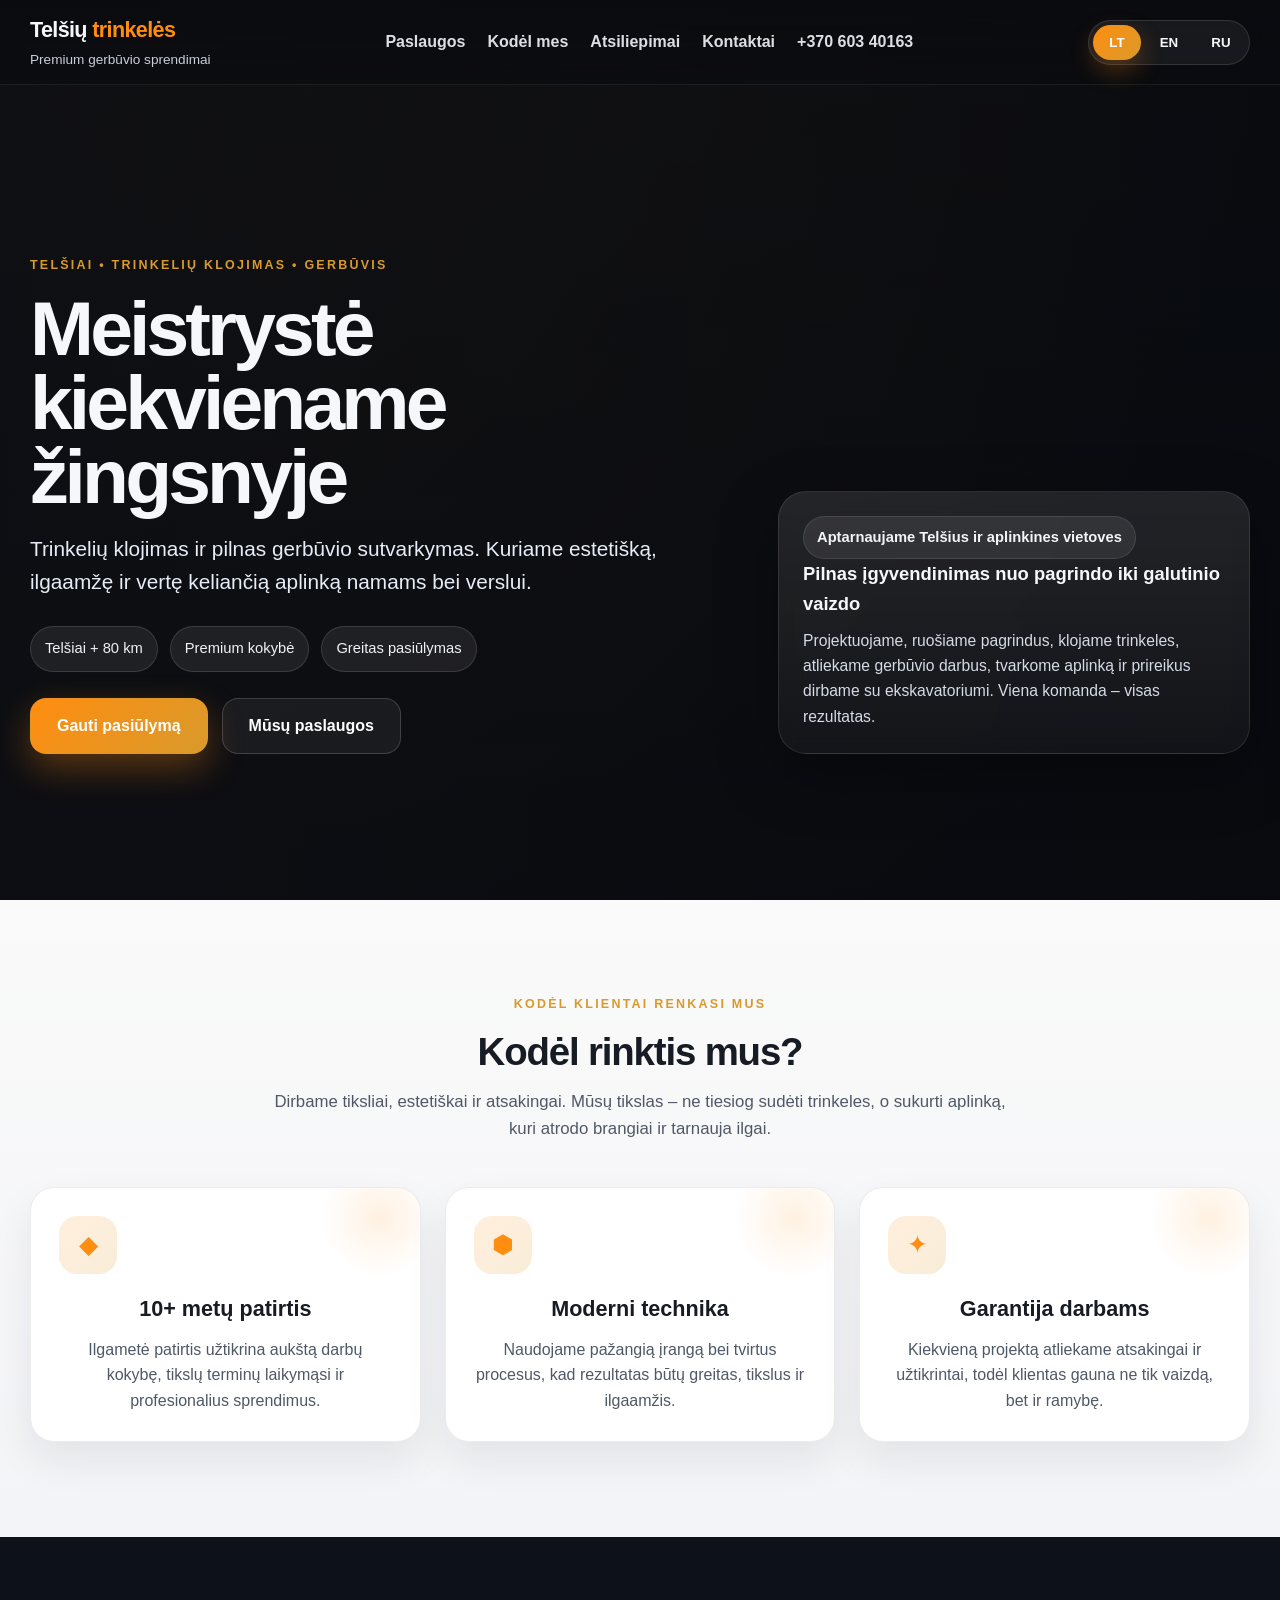
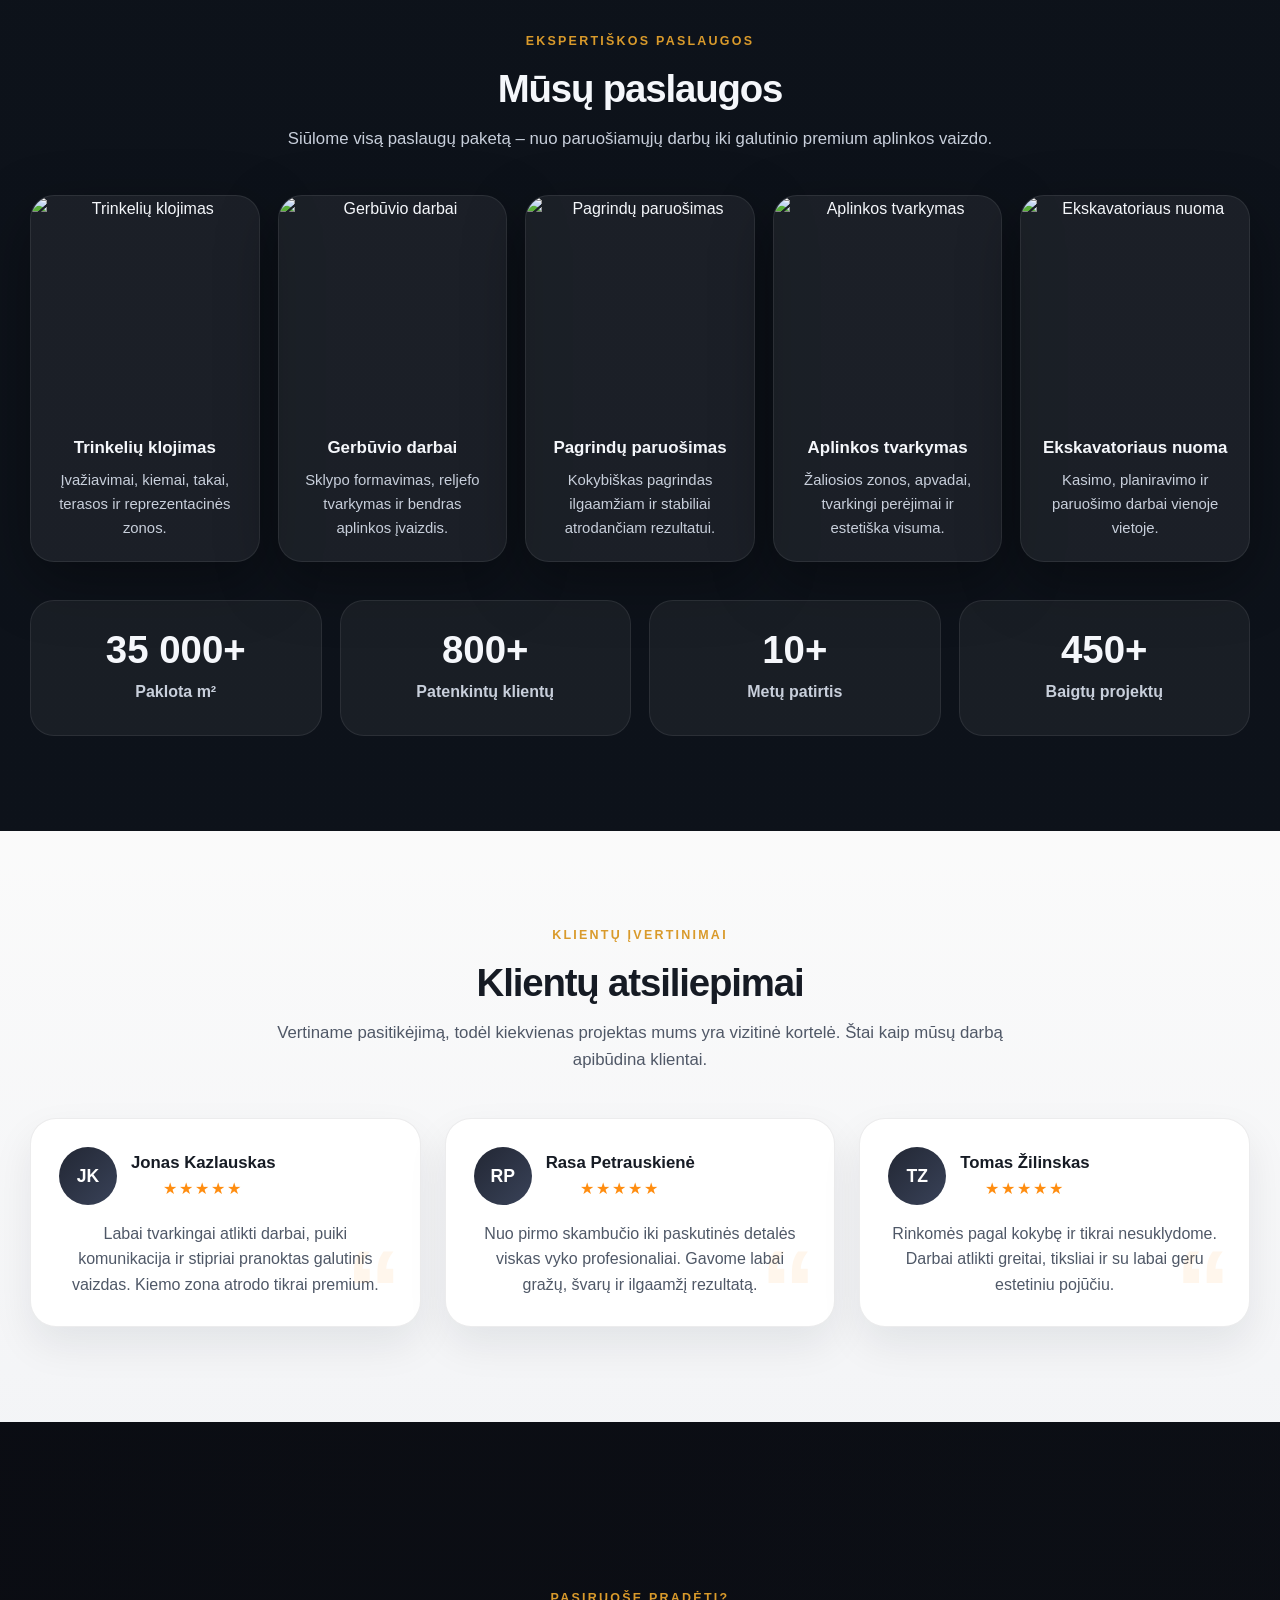
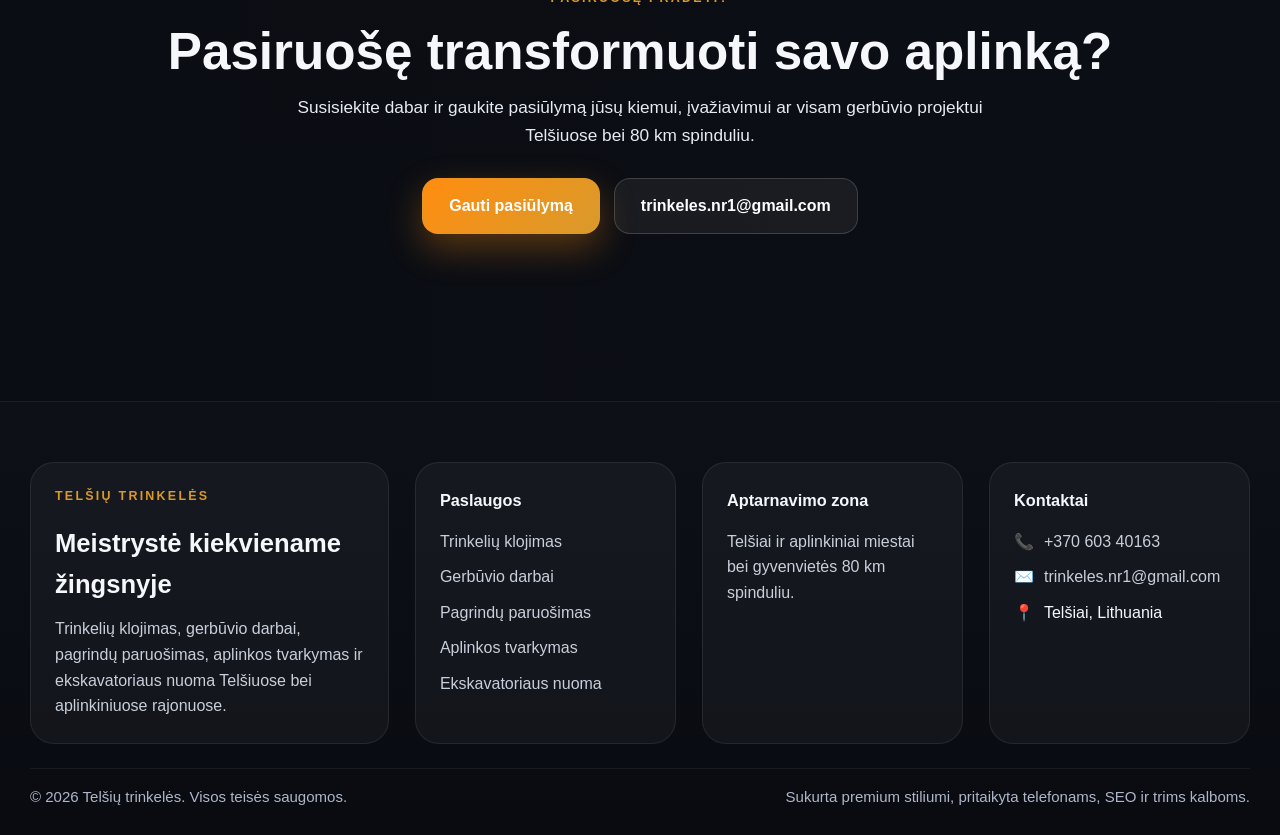
==== index.html @ 8bcfb20e "Add files via upload" ====
<!DOCTYPE html>
<html lang="lt">
<head>
  <meta charset="UTF-8" />
  <meta name="viewport" content="width=device-width, initial-scale=1.0" />
  <title>Telšių trinkelės | Trinkelių klojimas ir gerbūvio darbai</title>
  <meta name="description" content="Telšių trinkelės – trinkelių klojimas, gerbūvio darbai, pagrindų paruošimas, aplinkos tvarkymas ir ekskavatoriaus nuoma Telšiuose bei 80 km spinduliu." />
  <meta name="keywords" content="Telšių trinkelės, trinkelių klojimas Telšiai, gerbūvio darbai, ekskavatoriaus nuoma, aplinkos tvarkymas, pagrindų paruošimas" />
  <meta name="author" content="Telšių trinkelės" />
  <meta property="og:title" content="Telšių trinkelės | Meistrystė kiekviename žingsnyje" />
  <meta property="og:description" content="Trinkelių klojimas ir pilnas gerbūvio sutvarkymas Telšiuose ir aplinkiniuose rajonuose." />
  <meta property="og:type" content="website" />
  <meta property="og:locale" content="lt_LT" />
  <meta name="theme-color" content="#0f1117" />
  <meta name="robots" content="index,follow" />
  <style>
    :root {
      --bg: #0f1117;
      --bg-soft: #171b24;
      --panel: rgba(255,255,255,0.08);
      --panel-2: rgba(255,255,255,0.04);
      --text: #f5f7fb;
      --muted: #c8cfdb;
      --line: rgba(255,255,255,0.12);
      --gold: #d99a2b;
      --gold-2: #ff8d10;
      --shadow: 0 20px 60px rgba(0,0,0,.35);
      --radius: 22px;
      --container: 1220px;
    }

    * { box-sizing: border-box; }
    html { scroll-behavior: smooth; }
    body {
      margin: 0;
      font-family: Inter, Arial, sans-serif;
      color: var(--text);
      background:
        radial-gradient(circle at top left, rgba(217,154,43,.15), transparent 30%),
        linear-gradient(180deg, #0c0f15, #10141c 40%, #0d1017 100%);
      line-height: 1.6;
    }

    a { color: inherit; text-decoration: none; }
    img { max-width: 100%; display: block; }
    .container { width: min(var(--container), calc(100% - 32px)); margin: 0 auto; }
    .section { padding: 95px 0; position: relative; }
    .section-title {
      font-size: clamp(2rem, 3vw, 3.1rem);
      line-height: 1.1;
      margin: 0 0 16px;
      font-weight: 800;
      letter-spacing: -.03em;
    }
    .section-copy {
      color: var(--muted);
      font-size: 1.05rem;
      max-width: 760px;
      margin: 0 auto;
    }
    .eyebrow {
      color: var(--gold);
      letter-spacing: .18em;
      text-transform: uppercase;
      font-size: .78rem;
      font-weight: 700;
      margin-bottom: 16px;
    }

    .topbar {
      position: fixed;
      top: 0;
      left: 0;
      right: 0;
      z-index: 40;
      backdrop-filter: blur(14px);
      background: linear-gradient(180deg, rgba(10,11,15,.84), rgba(10,11,15,.55));
      border-bottom: 1px solid rgba(255,255,255,.08);
    }
    .nav {
      display: flex;
      align-items: center;
      justify-content: space-between;
      gap: 20px;
      min-height: 84px;
    }
    .brand {
      display: flex;
      flex-direction: column;
      gap: 2px;
    }
    .brand strong {
      font-size: 1.35rem;
      font-weight: 900;
      letter-spacing: -.03em;
    }
    .brand span {
      color: var(--muted);
      font-size: .85rem;
    }
    .brand strong em { color: var(--gold-2); font-style: normal; }

    .nav-links {
      display: flex;
      gap: 22px;
      align-items: center;
      color: #eef2f7;
      font-weight: 600;
    }
    .nav-links a { opacity: .92; }
    .nav-links a:hover { color: var(--gold); }

    .actions {
      display: flex;
      gap: 10px;
      align-items: center;
    }
    .lang-switch {
      display: flex;
      background: rgba(255,255,255,.06);
      border: 1px solid rgba(255,255,255,.12);
      border-radius: 999px;
      padding: 4px;
      gap: 4px;
    }
    .lang-switch button {
      border: 0;
      background: transparent;
      color: var(--text);
      padding: 10px 12px;
      border-radius: 999px;
      cursor: pointer;
      font-weight: 700;
      min-width: 48px;
    }
    .lang-switch button.active {
      background: linear-gradient(135deg, var(--gold-2), var(--gold));
      color: #fff;
      box-shadow: 0 10px 24px rgba(255,141,16,.28);
    }

    .mobile-toggle {
      display: none;
      background: transparent;
      border: 0;
      color: white;
      font-size: 1.4rem;
      cursor: pointer;
    }

    .hero {
      min-height: 100svh;
      display: flex;
      align-items: center;
      position: relative;
      overflow: hidden;
    }
    .hero::before {
      content: "";
      position: absolute;
      inset: 0;
      background:
        linear-gradient(90deg, rgba(12,14,20,.82) 0%, rgba(12,14,20,.55) 38%, rgba(12,14,20,.28) 100%),
        linear-gradient(180deg, rgba(0,0,0,.32), rgba(0,0,0,.50));
      z-index: 1;
    }
    .hero-bg {
      position: absolute;
      inset: 0;
      background-image: url('https://images.unsplash.com/photo-1504307651254-35680f356dfd?auto=format&fit=crop&w=1800&q=80');
      background-size: cover;
      background-position: center center;
      transform: scale(1.05);
      filter: saturate(.95) contrast(1.02);
    }
    .hero-content {
      position: relative;
      z-index: 2;
      padding-top: 110px;
      max-width: 760px;
    }
    .hero h1 {
      font-size: clamp(2.8rem, 6vw, 5.7rem);
      line-height: .96;
      margin: 0 0 18px;
      letter-spacing: -.05em;
      font-weight: 900;
      text-wrap: balance;
    }
    .hero p {
      max-width: 650px;
      color: #e6edf7;
      font-size: clamp(1.05rem, 2vw, 1.3rem);
      margin: 0 0 28px;
    }
    .hero-grid {
      display: grid;
      grid-template-columns: 1.2fr .8fr;
      gap: 40px;
      align-items: end;
    }
    .hero-card {
      position: relative;
      z-index: 2;
      background: linear-gradient(180deg, rgba(255,255,255,.10), rgba(255,255,255,.04));
      border: 1px solid rgba(255,255,255,.10);
      border-radius: 28px;
      padding: 24px;
      box-shadow: var(--shadow);
      backdrop-filter: blur(10px);
      margin-top: 140px;
    }
    .hero-card-title { font-size: 1.15rem; font-weight: 800; margin: 0 0 10px; }
    .hero-card p { margin: 0; font-size: .98rem; color: #d5dbe7; }
    .hero-badges {
      display: flex;
      flex-wrap: wrap;
      gap: 12px;
      margin: 0 0 26px;
    }
    .badge {
      background: rgba(255,255,255,.08);
      border: 1px solid rgba(255,255,255,.12);
      border-radius: 999px;
      padding: 10px 14px;
      font-size: .92rem;
      color: #eef1f5;
    }
    .btn-row { display: flex; gap: 14px; flex-wrap: wrap; }
    .btn {
      display: inline-flex;
      align-items: center;
      justify-content: center;
      min-height: 56px;
      padding: 0 26px;
      border-radius: 16px;
      font-weight: 800;
      font-size: 1rem;
      transition: .25s ease;
      border: 1px solid transparent;
    }
    .btn.primary {
      background: linear-gradient(135deg, var(--gold-2), var(--gold));
      color: #fff;
      box-shadow: 0 14px 36px rgba(255,141,16,.32);
    }
    .btn.secondary {
      background: rgba(255,255,255,.06);
      border-color: rgba(255,255,255,.16);
      color: #fff;
    }
    .btn:hover { transform: translateY(-2px); }

    .light-section {
      background:
        linear-gradient(180deg, rgba(255,255,255,.98), rgba(248,249,251,.98)),
        url('https://www.transparenttextures.com/patterns/concrete-wall-2.png');
      color: #161b24;
    }
    .light-section .section-copy,
    .light-section .muted { color: #505867; }
    .light-card {
      background: #fff;
      border: 1px solid rgba(16,22,32,.08);
      box-shadow: 0 18px 40px rgba(18,26,40,.08);
      border-radius: 24px;
    }

    .features {
      display: grid;
      grid-template-columns: repeat(3, 1fr);
      gap: 24px;
      margin-top: 44px;
    }
    .feature {
      padding: 28px;
      position: relative;
      overflow: hidden;
    }
    .feature::after {
      content: "";
      position: absolute;
      width: 140px;
      height: 140px;
      border-radius: 50%;
      background: radial-gradient(circle, rgba(255,141,16,.12), transparent 60%);
      top: -40px;
      right: -30px;
    }
    .feature-icon {
      width: 58px;
      height: 58px;
      border-radius: 18px;
      display: grid;
      place-items: center;
      background: linear-gradient(135deg, rgba(255,141,16,.14), rgba(217,154,43,.18));
      color: var(--gold-2);
      font-size: 1.55rem;
      margin-bottom: 18px;
    }
    .feature h3 { margin: 0 0 10px; font-size: 1.35rem; }
    .feature p { margin: 0; color: #4f5867; }

    .services-wrap {
      background:
        linear-gradient(180deg, rgba(13,18,26,.92), rgba(13,18,26,.96)),
        url('https://www.transparenttextures.com/patterns/black-paper.png');
    }
    .services-grid {
      display: grid;
      grid-template-columns: repeat(5, 1fr);
      gap: 18px;
      margin-top: 42px;
    }
    .service-card {
      border-radius: 24px;
      overflow: hidden;
      background: rgba(255,255,255,.06);
      border: 1px solid rgba(255,255,255,.08);
      box-shadow: var(--shadow);
      transition: .25s ease;
    }
    .service-card:hover { transform: translateY(-6px); }
    .service-card img {
      width: 100%;
      height: 220px;
      object-fit: cover;
    }
    .service-card .body { padding: 18px 18px 20px; }
    .service-card h3 { margin: 0 0 8px; font-size: 1.06rem; }
    .service-card p { margin: 0; color: var(--muted); font-size: .93rem; }

    .stats {
      display: grid;
      grid-template-columns: repeat(4, 1fr);
      gap: 18px;
      margin-top: 38px;
    }
    .stat {
      border-radius: 24px;
      padding: 30px 22px;
      background: rgba(255,255,255,.05);
      border: 1px solid rgba(255,255,255,.08);
      text-align: center;
    }
    .stat strong {
      display: block;
      font-size: clamp(2rem, 3vw, 3rem);
      line-height: 1;
      margin-bottom: 10px;
      font-weight: 900;
    }
    .stat span { color: var(--muted); font-weight: 600; }

    .reviews-grid {
      display: grid;
      grid-template-columns: repeat(3, 1fr);
      gap: 24px;
      margin-top: 44px;
    }
    .review {
      padding: 28px;
      border-radius: 26px;
      position: relative;
    }
    .review::after {
      content: "“";
      position: absolute;
      right: 18px;
      bottom: -20px;
      font-size: 7rem;
      color: rgba(255,141,16,.08);
      font-weight: 900;
      line-height: 1;
    }
    .review-head {
      display: flex;
      gap: 14px;
      align-items: center;
      margin-bottom: 16px;
    }
    .avatar {
      width: 58px;
      height: 58px;
      border-radius: 50%;
      background: linear-gradient(135deg, #222734, #394258);
      color: white;
      display: grid;
      place-items: center;
      font-weight: 900;
      font-size: 1.1rem;
      flex-shrink: 0;
    }
    .review h3 { margin: 0; font-size: 1.05rem; }
    .stars { color: var(--gold-2); font-size: 1rem; letter-spacing: 2px; }
    .review p { margin: 0; color: #4f5867; }

    .cta {
      position: relative;
      overflow: hidden;
      background-image:
        linear-gradient(90deg, rgba(10,12,18,.84), rgba(10,12,18,.54)),
        url('https://images.unsplash.com/photo-1502005097973-6a7082348e28?auto=format&fit=crop&w=1600&q=80');
      background-size: cover;
      background-position: center;
    }
    .cta-box {
      padding: 72px 0;
      text-align: center;
    }
    .cta h2 {
      font-size: clamp(2rem, 4vw, 3.8rem);
      line-height: 1.05;
      margin: 0 0 16px;
      font-weight: 900;
    }
    .cta p {
      margin: 0 auto 28px;
      max-width: 760px;
      color: #e7ebf3;
      font-size: 1.08rem;
    }

    footer {
      padding: 60px 0 26px;
      border-top: 1px solid rgba(255,255,255,.08);
      background: linear-gradient(180deg, #0d1017, #090b11);
    }
    .footer-grid {
      display: grid;
      grid-template-columns: 1.1fr .8fr .8fr .8fr;
      gap: 26px;
      align-items: start;
    }
    .footer-card {
      background: rgba(255,255,255,.04);
      border: 1px solid rgba(255,255,255,.08);
      border-radius: 24px;
      padding: 24px;
      height: 100%;
    }
    .footer-card h4 { margin: 0 0 16px; font-size: 1.02rem; }
    .footer-card p, .footer-card li, .footer-card a {
      color: var(--muted);
      margin: 0;
      list-style: none;
    }
    .footer-list { padding: 0; margin: 0; display: grid; gap: 10px; }
    .footer-bottom {
      margin-top: 24px;
      padding-top: 16px;
      border-top: 1px solid rgba(255,255,255,.06);
      color: #aeb7c8;
      font-size: .94rem;
      display: flex;
      justify-content: space-between;
      gap: 14px;
      flex-wrap: wrap;
    }

    .contact-line { display: flex; gap: 10px; align-items: center; margin-bottom: 10px; }
    .pill {
      display: inline-flex;
      align-items: center;
      gap: 8px;
      background: rgba(255,255,255,.08);
      border: 1px solid rgba(255,255,255,.10);
      border-radius: 999px;
      padding: 9px 13px;
      color: #f3f5f8;
      font-weight: 700;
      font-size: .92rem;
    }

    @media (max-width: 1120px) {
      .hero-grid,
      .footer-grid { grid-template-columns: 1fr; }
      .services-grid { grid-template-columns: repeat(3, 1fr); }
      .features, .reviews-grid { grid-template-columns: 1fr; }
      .stats { grid-template-columns: repeat(2, 1fr); }
    }

    @media (max-width: 860px) {
      .mobile-toggle { display: block; }
      .nav-links {
        position: fixed;
        top: 84px;
        left: 12px;
        right: 12px;
        background: rgba(10,11,15,.98);
        border: 1px solid rgba(255,255,255,.08);
        border-radius: 22px;
        padding: 18px;
        display: none;
        flex-direction: column;
        align-items: flex-start;
      }
      .nav-links.open { display: flex; }
      .services-grid { grid-template-columns: 1fr 1fr; }
      .actions { gap: 8px; }
    }

    @media (max-width: 640px) {
      .section { padding: 74px 0; }
      .hero h1 { font-size: 2.55rem; }
      .hero-card { margin-top: 24px; }
      .services-grid, .stats { grid-template-columns: 1fr; }
      .btn-row { flex-direction: column; align-items: stretch; }
      .btn { width: 100%; }
      .lang-switch button { min-width: 42px; padding: 9px 10px; }
      .nav { min-height: 76px; }
      .nav-links { top: 76px; }
    }
  </style>
  <script type="application/ld+json">
    {
      "@context": "https://schema.org",
      "@type": "LocalBusiness",
      "name": "Telšių trinkelės",
      "description": "Trinkelių klojimas ir gerbūvio darbai Telšiuose ir aplinkiniuose rajonuose.",
      "telephone": "+37060340163",
      "email": "trinkeles.nr1@gmail.com",
      "address": {
        "@type": "PostalAddress",
        "addressLocality": "Telšiai",
        "addressCountry": "LT"
      },
      "areaServed": "Telšiai ir apylinkės 80 km spinduliu",
      "url": "https://example.com",
      "serviceType": [
        "Trinkelių klojimas",
        "Gerbūvio darbai",
        "Pagrindų paruošimas",
        "Aplinkos tvarkymas",
        "Ekskavatoriaus nuoma"
      ]
    }
  </script>
</head>
<body>
  <header class="topbar">
    <div class="container nav">
      <a class="brand" href="#top">
        <strong>Telšių <em>trinkelės</em></strong>
        <span data-i18n="brandTag">Premium gerbūvio sprendimai</span>
      </a>

      <nav class="nav-links" id="navLinks">
        <a href="#services" data-i18n="navServices">Paslaugos</a>
        <a href="#why" data-i18n="navWhy">Kodėl mes</a>
        <a href="#reviews" data-i18n="navReviews">Atsiliepimai</a>
        <a href="#contact" data-i18n="navContact">Kontaktai</a>
        <a href="tel:+37060340163">+370 603 40163</a>
      </nav>

      <div class="actions">
        <div class="lang-switch" aria-label="Kalbos pasirinkimas">
          <button class="active" data-lang="lt">LT</button>
          <button data-lang="en">EN</button>
          <button data-lang="ru">RU</button>
        </div>
        <button class="mobile-toggle" id="mobileToggle">☰</button>
      </div>
    </div>
  </header>

  <main id="top">
    <section class="hero">
      <div class="hero-bg"></div>
      <div class="container hero-grid">
        <div class="hero-content">
          <div class="eyebrow" data-i18n="heroEyebrow">Telšiai • Trinkelių klojimas • Gerbūvis</div>
          <h1 data-i18n="heroTitle">Meistrystė kiekviename žingsnyje</h1>
          <p data-i18n="heroText">Trinkelių klojimas ir pilnas gerbūvio sutvarkymas. Kuriame estetišką, ilgaamžę ir vertę keliančią aplinką namams bei verslui.</p>
          <div class="hero-badges">
            <span class="badge" data-i18n="badge1">Telšiai + 80 km</span>
            <span class="badge" data-i18n="badge2">Premium kokybė</span>
            <span class="badge" data-i18n="badge3">Greitas pasiūlymas</span>
          </div>
          <div class="btn-row">
            <a class="btn primary" href="tel:+37060340163" data-i18n="heroBtn1">Gauti pasiūlymą</a>
            <a class="btn secondary" href="#services" data-i18n="heroBtn2">Mūsų paslaugos</a>
          </div>
        </div>
        <aside class="hero-card">
          <div class="pill" data-i18n="serviceArea">Aptarnaujame Telšius ir aplinkines vietoves</div>
          <h2 class="hero-card-title" data-i18n="heroCardTitle">Pilnas įgyvendinimas nuo pagrindo iki galutinio vaizdo</h2>
          <p data-i18n="heroCardText">Projektuojame, ruošiame pagrindus, klojame trinkeles, atliekame gerbūvio darbus, tvarkome aplinką ir prireikus dirbame su ekskavatoriumi. Viena komanda – visas rezultatas.</p>
        </aside>
      </div>
    </section>

    <section class="section light-section" id="why">
      <div class="container" style="text-align:center;">
        <div class="eyebrow" data-i18n="whyEyebrow">Kodėl klientai renkasi mus</div>
        <h2 class="section-title" data-i18n="whyTitle">Kodėl rinktis mus?</h2>
        <p class="section-copy" data-i18n="whyText">Dirbame tiksliai, estetiškai ir atsakingai. Mūsų tikslas – ne tiesiog sudėti trinkeles, o sukurti aplinką, kuri atrodo brangiai ir tarnauja ilgai.</p>
        <div class="features">
          <article class="feature light-card">
            <div class="feature-icon">◆</div>
            <h3 data-i18n="f1Title">10+ metų patirtis</h3>
            <p data-i18n="f1Text">Ilgametė patirtis užtikrina aukštą darbų kokybę, tikslų terminų laikymąsi ir profesionalius sprendimus.</p>
          </article>
          <article class="feature light-card">
            <div class="feature-icon">⬢</div>
            <h3 data-i18n="f2Title">Moderni technika</h3>
            <p data-i18n="f2Text">Naudojame pažangią įrangą bei tvirtus procesus, kad rezultatas būtų greitas, tikslus ir ilgaamžis.</p>
          </article>
          <article class="feature light-card">
            <div class="feature-icon">✦</div>
            <h3 data-i18n="f3Title">Garantija darbams</h3>
            <p data-i18n="f3Text">Kiekvieną projektą atliekame atsakingai ir užtikrintai, todėl klientas gauna ne tik vaizdą, bet ir ramybę.</p>
          </article>
        </div>
      </div>
    </section>

    <section class="section services-wrap" id="services">
      <div class="container" style="text-align:center;">
        <div class="eyebrow" data-i18n="servicesEyebrow">Ekspertiškos paslaugos</div>
        <h2 class="section-title" data-i18n="servicesTitle">Mūsų paslaugos</h2>
        <p class="section-copy" data-i18n="servicesText">Siūlome visą paslaugų paketą – nuo paruošiamųjų darbų iki galutinio premium aplinkos vaizdo.</p>

        <div class="services-grid">
          <article class="service-card">
            <img src="https://images.unsplash.com/photo-1504307651254-35680f356dfd?auto=format&fit=crop&w=900&q=80" alt="Trinkelių klojimas" />
            <div class="body">
              <h3 data-i18n="s1Title">Trinkelių klojimas</h3>
              <p data-i18n="s1Text">Įvažiavimai, kiemai, takai, terasos ir reprezentacinės zonos.</p>
            </div>
          </article>
          <article class="service-card">
            <img src="https://images.unsplash.com/photo-1500382017468-9049fed747ef?auto=format&fit=crop&w=900&q=80" alt="Gerbūvio darbai" />
            <div class="body">
              <h3 data-i18n="s2Title">Gerbūvio darbai</h3>
              <p data-i18n="s2Text">Sklypo formavimas, reljefo tvarkymas ir bendras aplinkos įvaizdis.</p>
            </div>
          </article>
          <article class="service-card">
            <img src="https://images.unsplash.com/photo-1517581177682-a085bb7ffb15?auto=format&fit=crop&w=900&q=80" alt="Pagrindų paruošimas" />
            <div class="body">
              <h3 data-i18n="s3Title">Pagrindų paruošimas</h3>
              <p data-i18n="s3Text">Kokybiškas pagrindas ilgaamžiam ir stabiliai atrodančiam rezultatui.</p>
            </div>
          </article>
          <article class="service-card">
            <img src="https://images.unsplash.com/photo-1441974231531-c6227db76b6e?auto=format&fit=crop&w=900&q=80" alt="Aplinkos tvarkymas" />
            <div class="body">
              <h3 data-i18n="s4Title">Aplinkos tvarkymas</h3>
              <p data-i18n="s4Text">Žaliosios zonos, apvadai, tvarkingi perėjimai ir estetiška visuma.</p>
            </div>
          </article>
          <article class="service-card">
            <img src="https://images.unsplash.com/photo-1513828583688-c52646db42da?auto=format&fit=crop&w=900&q=80" alt="Ekskavatoriaus nuoma" />
            <div class="body">
              <h3 data-i18n="s5Title">Ekskavatoriaus nuoma</h3>
              <p data-i18n="s5Text">Kasimo, planiravimo ir paruošimo darbai vienoje vietoje.</p>
            </div>
          </article>
        </div>

        <div class="stats">
          <article class="stat"><strong>35 000+</strong><span data-i18n="stat1">Paklota m²</span></article>
          <article class="stat"><strong>800+</strong><span data-i18n="stat2">Patenkintų klientų</span></article>
          <article class="stat"><strong>10+</strong><span data-i18n="stat3">Metų patirtis</span></article>
          <article class="stat"><strong>450+</strong><span data-i18n="stat4">Baigtų projektų</span></article>
        </div>
      </div>
    </section>

    <section class="section light-section" id="reviews">
      <div class="container" style="text-align:center;">
        <div class="eyebrow" data-i18n="reviewsEyebrow">Klientų įvertinimai</div>
        <h2 class="section-title" data-i18n="reviewsTitle">Klientų atsiliepimai</h2>
        <p class="section-copy" data-i18n="reviewsText">Vertiname pasitikėjimą, todėl kiekvienas projektas mums yra vizitinė kortelė. Štai kaip mūsų darbą apibūdina klientai.</p>

        <div class="reviews-grid">
          <article class="review light-card">
            <div class="review-head">
              <div class="avatar">JK</div>
              <div>
                <h3>Jonas Kazlauskas</h3>
                <div class="stars">★★★★★</div>
              </div>
            </div>
            <p data-i18n="r1">Labai tvarkingai atlikti darbai, puiki komunikacija ir stipriai pranoktas galutinis vaizdas. Kiemo zona atrodo tikrai premium.</p>
          </article>
          <article class="review light-card">
            <div class="review-head">
              <div class="avatar">RP</div>
              <div>
                <h3>Rasa Petrauskienė</h3>
                <div class="stars">★★★★★</div>
              </div>
            </div>
            <p data-i18n="r2">Nuo pirmo skambučio iki paskutinės detalės viskas vyko profesionaliai. Gavome labai gražų, švarų ir ilgaamžį rezultatą.</p>
          </article>
          <article class="review light-card">
            <div class="review-head">
              <div class="avatar">TZ</div>
              <div>
                <h3>Tomas Žilinskas</h3>
                <div class="stars">★★★★★</div>
              </div>
            </div>
            <p data-i18n="r3">Rinkomės pagal kokybę ir tikrai nesuklydome. Darbai atlikti greitai, tiksliai ir su labai geru estetiniu pojūčiu.</p>
          </article>
        </div>
      </div>
    </section>

    <section class="cta section">
      <div class="container cta-box">
        <div class="eyebrow" data-i18n="ctaEyebrow">Pasiruošę pradėti?</div>
        <h2 data-i18n="ctaTitle">Pasiruošę transformuoti savo aplinką?</h2>
        <p data-i18n="ctaText">Susisiekite dabar ir gaukite pasiūlymą jūsų kiemui, įvažiavimui ar visam gerbūvio projektui Telšiuose bei 80 km spinduliu.</p>
        <div class="btn-row" style="justify-content:center;">
          <a class="btn primary" href="tel:+37060340163" data-i18n="ctaBtn">Gauti pasiūlymą</a>
          <a class="btn secondary" href="mailto:trinkeles.nr1@gmail.com">trinkeles.nr1@gmail.com</a>
        </div>
      </div>
    </section>
  </main>

  <footer id="contact">
    <div class="container">
      <div class="footer-grid">
        <div class="footer-card">
          <div class="eyebrow" data-i18n="footerEyebrow">Telšių trinkelės</div>
          <h3 style="margin:0 0 12px; font-size:1.6rem;">Meistrystė kiekviename žingsnyje</h3>
          <p data-i18n="footerDesc">Trinkelių klojimas, gerbūvio darbai, pagrindų paruošimas, aplinkos tvarkymas ir ekskavatoriaus nuoma Telšiuose bei aplinkiniuose rajonuose.</p>
        </div>
        <div class="footer-card">
          <h4 data-i18n="footerServices">Paslaugos</h4>
          <ul class="footer-list">
            <li data-i18n="s1Title">Trinkelių klojimas</li>
            <li data-i18n="s2Title">Gerbūvio darbai</li>
            <li data-i18n="s3Title">Pagrindų paruošimas</li>
            <li data-i18n="s4Title">Aplinkos tvarkymas</li>
            <li data-i18n="s5Title">Ekskavatoriaus nuoma</li>
          </ul>
        </div>
        <div class="footer-card">
          <h4 data-i18n="footerArea">Aptarnavimo zona</h4>
          <p data-i18n="footerAreaText">Telšiai ir aplinkiniai miestai bei gyvenvietės 80 km spinduliu.</p>
        </div>
        <div class="footer-card">
          <h4 data-i18n="footerContacts">Kontaktai</h4>
          <div class="contact-line"><span>📞</span><a href="tel:+37060340163">+370 603 40163</a></div>
          <div class="contact-line"><span>✉️</span><a href="mailto:trinkeles.nr1@gmail.com">trinkeles.nr1@gmail.com</a></div>
          <div class="contact-line"><span>📍</span><span>Telšiai, Lithuania</span></div>
        </div>
      </div>
      <div class="footer-bottom">
        <span>© 2026 Telšių trinkelės. <span data-i18n="footerRights">Visos teisės saugomos.</span></span>
        <span data-i18n="footerNote">Sukurta premium stiliumi, pritaikyta telefonams, SEO ir trims kalboms.</span>
      </div>
    </div>
  </footer>

  <script>
    const translations = {
      lt: {
        brandTag: 'Premium gerbūvio sprendimai',
        navServices: 'Paslaugos', navWhy: 'Kodėl mes', navReviews: 'Atsiliepimai', navContact: 'Kontaktai',
        heroEyebrow: 'Telšiai • Trinkelių klojimas • Gerbūvis',
        heroTitle: 'Meistrystė kiekviename žingsnyje',
        heroText: 'Trinkelių klojimas ir pilnas gerbūvio sutvarkymas. Kuriame estetišką, ilgaamžę ir vertę keliančią aplinką namams bei verslui.',
        badge1: 'Telšiai + 80 km', badge2: 'Premium kokybė', badge3: 'Greitas pasiūlymas',
        heroBtn1: 'Gauti pasiūlymą', heroBtn2: 'Mūsų paslaugos',
        serviceArea: 'Aptarnaujame Telšius ir aplinkines vietoves',
        heroCardTitle: 'Pilnas įgyvendinimas nuo pagrindo iki galutinio vaizdo',
        heroCardText: 'Projektuojame, ruošiame pagrindus, klojame trinkeles, atliekame gerbūvio darbus, tvarkome aplinką ir prireikus dirbame su ekskavatoriumi. Viena komanda – visas rezultatas.',
        whyEyebrow: 'Kodėl klientai renkasi mus', whyTitle: 'Kodėl rinktis mus?',
        whyText: 'Dirbame tiksliai, estetiškai ir atsakingai. Mūsų tikslas – ne tiesiog sudėti trinkeles, o sukurti aplinką, kuri atrodo brangiai ir tarnauja ilgai.',
        f1Title: '10+ metų patirtis', f1Text: 'Ilgametė patirtis užtikrina aukštą darbų kokybę, tikslų terminų laikymąsi ir profesionalius sprendimus.',
        f2Title: 'Moderni technika', f2Text: 'Naudojame pažangią įrangą bei tvirtus procesus, kad rezultatas būtų greitas, tikslus ir ilgaamžis.',
        f3Title: 'Garantija darbams', f3Text: 'Kiekvieną projektą atliekame atsakingai ir užtikrintai, todėl klientas gauna ne tik vaizdą, bet ir ramybę.',
        servicesEyebrow: 'Ekspertiškos paslaugos', servicesTitle: 'Mūsų paslaugos', servicesText: 'Siūlome visą paslaugų paketą – nuo paruošiamųjų darbų iki galutinio premium aplinkos vaizdo.',
        s1Title: 'Trinkelių klojimas', s1Text: 'Įvažiavimai, kiemai, takai, terasos ir reprezentacinės zonos.',
        s2Title: 'Gerbūvio darbai', s2Text: 'Sklypo formavimas, reljefo tvarkymas ir bendras aplinkos įvaizdis.',
        s3Title: 'Pagrindų paruošimas', s3Text: 'Kokybiškas pagrindas ilgaamžiam ir stabiliai atrodančiam rezultatui.',
        s4Title: 'Aplinkos tvarkymas', s4Text: 'Žaliosios zonos, apvadai, tvarkingi perėjimai ir estetiška visuma.',
        s5Title: 'Ekskavatoriaus nuoma', s5Text: 'Kasimo, planiravimo ir paruošimo darbai vienoje vietoje.',
        stat1: 'Paklota m²', stat2: 'Patenkintų klientų', stat3: 'Metų patirtis', stat4: 'Baigtų projektų',
        reviewsEyebrow: 'Klientų įvertinimai', reviewsTitle: 'Klientų atsiliepimai', reviewsText: 'Vertiname pasitikėjimą, todėl kiekvienas projektas mums yra vizitinė kortelė. Štai kaip mūsų darbą apibūdina klientai.',
        r1: 'Labai tvarkingai atlikti darbai, puiki komunikacija ir stipriai pranoktas galutinis vaizdas. Kiemo zona atrodo tikrai premium.',
        r2: 'Nuo pirmo skambučio iki paskutinės detalės viskas vyko profesionaliai. Gavome labai gražų, švarų ir ilgaamžį rezultatą.',
        r3: 'Rinkomės pagal kokybę ir tikrai nesuklydome. Darbai atlikti greitai, tiksliai ir su labai geru estetiniu pojūčiu.',
        ctaEyebrow: 'Pasiruošę pradėti?', ctaTitle: 'Pasiruošę transformuoti savo aplinką?', ctaText: 'Susisiekite dabar ir gaukite pasiūlymą jūsų kiemui, įvažiavimui ar visam gerbūvio projektui Telšiuose bei 80 km spinduliu.', ctaBtn: 'Gauti pasiūlymą',
        footerEyebrow: 'Telšių trinkelės', footerDesc: 'Trinkelių klojimas, gerbūvio darbai, pagrindų paruošimas, aplinkos tvarkymas ir ekskavatoriaus nuoma Telšiuose bei aplinkiniuose rajonuose.', footerServices: 'Paslaugos', footerArea: 'Aptarnavimo zona', footerAreaText: 'Telšiai ir aplinkiniai miestai bei gyvenvietės 80 km spinduliu.', footerContacts: 'Kontaktai', footerRights: 'Visos teisės saugomos.', footerNote: 'Sukurta premium stiliumi, pritaikyta telefonams, SEO ir trims kalboms.'
      },
      en: {
        brandTag: 'Premium outdoor solutions',
        navServices: 'Services', navWhy: 'Why us', navReviews: 'Reviews', navContact: 'Contacts',
        heroEyebrow: 'Telšiai • Paving • Landscaping', heroTitle: 'Craftsmanship in every step',
        heroText: 'Paving installation and complete landscaping solutions. We create elegant, durable outdoor environments for homes and businesses.',
        badge1: 'Telšiai + 80 km', badge2: 'Premium quality', badge3: 'Fast quote',
        heroBtn1: 'Get a quote', heroBtn2: 'Our services', serviceArea: 'Serving Telšiai and surrounding areas',
        heroCardTitle: 'Complete execution from base preparation to final visual result', heroCardText: 'We plan, prepare foundations, lay paving, handle landscaping, organize the site and work with excavators when needed. One team – full result.',
        whyEyebrow: 'Why clients choose us', whyTitle: 'Why choose us?', whyText: 'We work precisely, neatly and responsibly. Our goal is not only to lay paving stones, but to build an outdoor space that looks premium and lasts long.',
        f1Title: '10+ years of experience', f1Text: 'Our experience ensures high quality, reliable deadlines and professional execution.', f2Title: 'Modern equipment', f2Text: 'We use advanced machinery and strong processes for precise and durable results.', f3Title: 'Work guarantee', f3Text: 'Every project is completed responsibly so the client receives both beauty and peace of mind.',
        servicesEyebrow: 'Expert services', servicesTitle: 'Our services', servicesText: 'We offer a complete service package from preparation works to a premium final environment.',
        s1Title: 'Paving installation', s1Text: 'Driveways, yards, walkways, terraces and representative outdoor areas.', s2Title: 'Landscaping works', s2Text: 'Plot shaping, terrain work and complete outdoor image.', s3Title: 'Base preparation', s3Text: 'Quality foundation for a stable and long-lasting result.', s4Title: 'Outdoor maintenance', s4Text: 'Green areas, edging, clean transitions and a polished whole.', s5Title: 'Excavator rental', s5Text: 'Excavation, grading and site preparation in one place.',
        stat1: 'm² installed', stat2: 'happy clients', stat3: 'years of experience', stat4: 'completed projects',
        reviewsEyebrow: 'Client ratings', reviewsTitle: 'Client reviews', reviewsText: 'Trust matters to us, so every project becomes our business card. Here is how clients describe our work.',
        r1: 'Very neat workmanship, great communication and a final result that exceeded expectations. The yard now looks truly premium.',
        r2: 'From the first call to the final detail, everything was professional. We received a clean, elegant and long-lasting result.',
        r3: 'We chose them for quality and made the right decision. The work was fast, accurate and visually excellent.',
        ctaEyebrow: 'Ready to start?', ctaTitle: 'Ready to transform your outdoor space?', ctaText: 'Contact us now and get a quote for your yard, driveway or full landscaping project in Telšiai and within an 80 km radius.', ctaBtn: 'Get a quote',
        footerEyebrow: 'Telšių trinkelės', footerDesc: 'Paving installation, landscaping, base preparation, outdoor maintenance and excavator rental in Telšiai and surrounding areas.', footerServices: 'Services', footerArea: 'Service area', footerAreaText: 'Telšiai and surrounding towns and villages within an 80 km radius.', footerContacts: 'Contacts', footerRights: 'All rights reserved.', footerNote: 'Built in a premium style, mobile-ready, SEO-ready and in three languages.'
      },
      ru: {
        brandTag: 'Премиальные решения для благоустройства',
        navServices: 'Услуги', navWhy: 'Почему мы', navReviews: 'Отзывы', navContact: 'Контакты',
        heroEyebrow: 'Тельшяй • Укладка плитки • Благоустройство', heroTitle: 'Мастерство в каждом шаге',
        heroText: 'Укладка тротуарной плитки и полное благоустройство территории. Создаём эстетичную и долговечную среду для домов и бизнеса.',
        badge1: 'Тельшяй + 80 км', badge2: 'Премиум качество', badge3: 'Быстрое предложение',
        heroBtn1: 'Получить предложение', heroBtn2: 'Наши услуги', serviceArea: 'Работаем в Тельшяе и окрестностях',
        heroCardTitle: 'Полная реализация от подготовки основания до финального результата', heroCardText: 'Планируем, подготавливаем основание, укладываем плитку, выполняем благоустройство, приводим территорию в порядок и при необходимости работаем экскаватором. Одна команда — полный результат.',
        whyEyebrow: 'Почему клиенты выбирают нас', whyTitle: 'Почему выбирают нас?', whyText: 'Мы работаем точно, аккуратно и ответственно. Наша цель — не просто уложить плитку, а создать территорию, которая выглядит дорого и служит долго.',
        f1Title: '10+ лет опыта', f1Text: 'Многолетний опыт гарантирует высокое качество, соблюдение сроков и профессиональный подход.', f2Title: 'Современная техника', f2Text: 'Используем современное оборудование и надёжные процессы для точного и долговечного результата.', f3Title: 'Гарантия на работы', f3Text: 'Каждый проект выполняем ответственно, чтобы клиент получил не только красивый вид, но и спокойствие.',
        servicesEyebrow: 'Профессиональные услуги', servicesTitle: 'Наши услуги', servicesText: 'Предлагаем полный пакет услуг — от подготовки основания до премиального финального вида территории.',
        s1Title: 'Укладка плитки', s1Text: 'Подъездные пути, дворы, дорожки, террасы и представительские зоны.', s2Title: 'Работы по благоустройству', s2Text: 'Формирование участка, рельефа и общего образа территории.', s3Title: 'Подготовка основания', s3Text: 'Качественное основание для долговечного и устойчивого результата.', s4Title: 'Уход за территорией', s4Text: 'Зелёные зоны, бордюры, аккуратные переходы и цельный внешний вид.', s5Title: 'Аренда экскаватора', s5Text: 'Копка, планировка и подготовительные работы в одном месте.',
        stat1: 'м² уложено', stat2: 'довольных клиентов', stat3: 'лет опыта', stat4: 'завершённых проектов',
        reviewsEyebrow: 'Оценки клиентов', reviewsTitle: 'Отзывы клиентов', reviewsText: 'Мы ценим доверие, поэтому каждый проект становится нашей визитной карточкой. Вот как клиенты описывают нашу работу.',
        r1: 'Очень аккуратная работа, отличная коммуникация и результат превзошёл ожидания. Двор выглядит действительно премиально.',
        r2: 'От первого звонка до последней детали всё было профессионально. Получили красивый, чистый и долговечный результат.',
        r3: 'Выбирали по качеству и не ошиблись. Работы выполнены быстро, точно и с отличным чувством эстетики.',
        ctaEyebrow: 'Готовы начать?', ctaTitle: 'Готовы преобразить свою территорию?', ctaText: 'Свяжитесь с нами сейчас и получите предложение для двора, подъезда или полного проекта благоустройства в Тельшяе и в радиусе 80 км.', ctaBtn: 'Получить предложение',
        footerEyebrow: 'Telšių trinkelės', footerDesc: 'Укладка плитки, благоустройство, подготовка основания, уход за территорией и аренда экскаватора в Тельшяе и окрестностях.', footerServices: 'Услуги', footerArea: 'Зона обслуживания', footerAreaText: 'Тельшяй и окружающие города и посёлки в радиусе 80 км.', footerContacts: 'Контакты', footerRights: 'Все права защищены.', footerNote: 'Сайт выполнен в премиальном стиле, адаптирован для телефонов, SEO и трёх языков.'
      }
    };

    const setLanguage = (lang) => {
      document.documentElement.lang = lang;
      document.querySelectorAll('[data-i18n]').forEach(el => {
        const key = el.dataset.i18n;
        if (translations[lang] && translations[lang][key]) {
          el.textContent = translations[lang][key];
        }
      });
      document.querySelectorAll('.lang-switch button').forEach(btn => {
        btn.classList.toggle('active', btn.dataset.lang === lang);
      });
    };

    document.querySelectorAll('.lang-switch button').forEach(btn => {
      btn.addEventListener('click', () => setLanguage(btn.dataset.lang));
    });

    document.getElementById('mobileToggle').addEventListener('click', () => {
      document.getElementById('navLinks').classList.toggle('open');
    });

    document.querySelectorAll('.nav-links a').forEach(a => {
      a.addEventListener('click', () => document.getElementById('navLinks').classList.remove('open'));
    });
  </script>
</body>
</html>
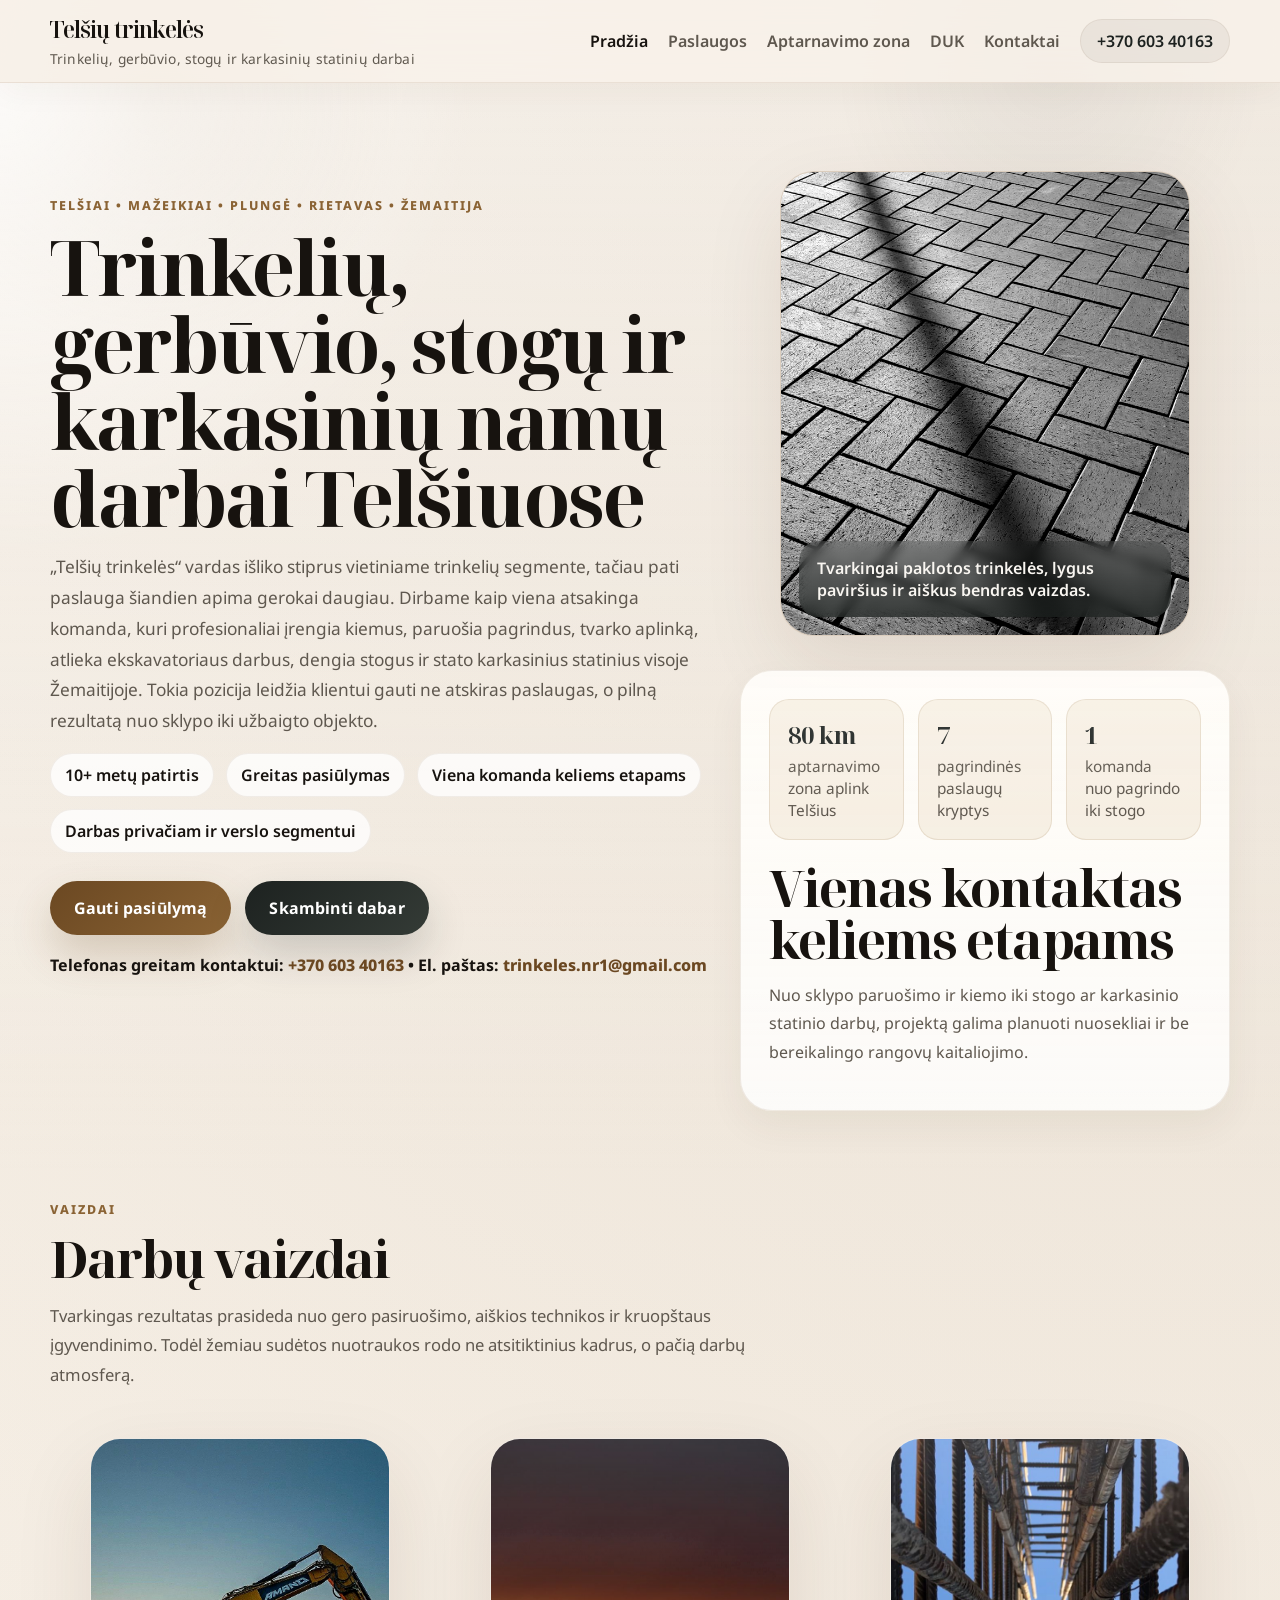
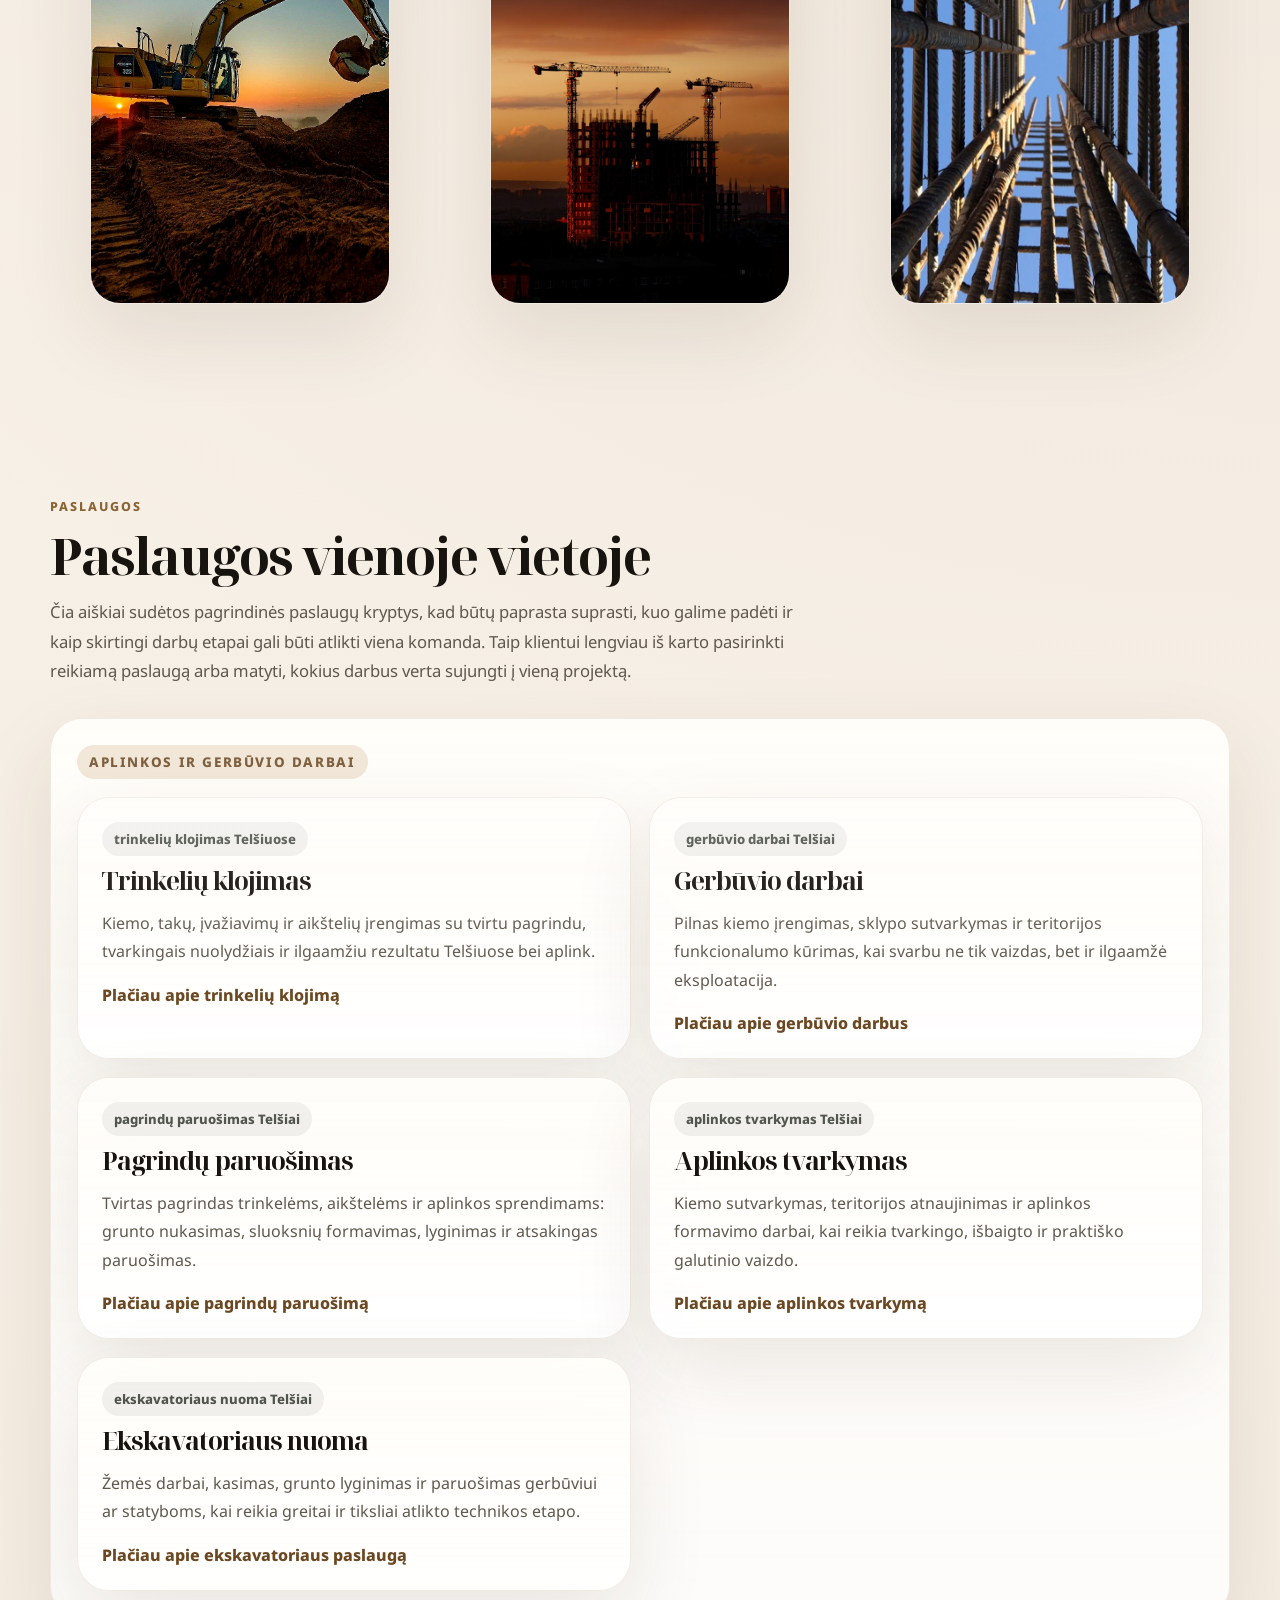
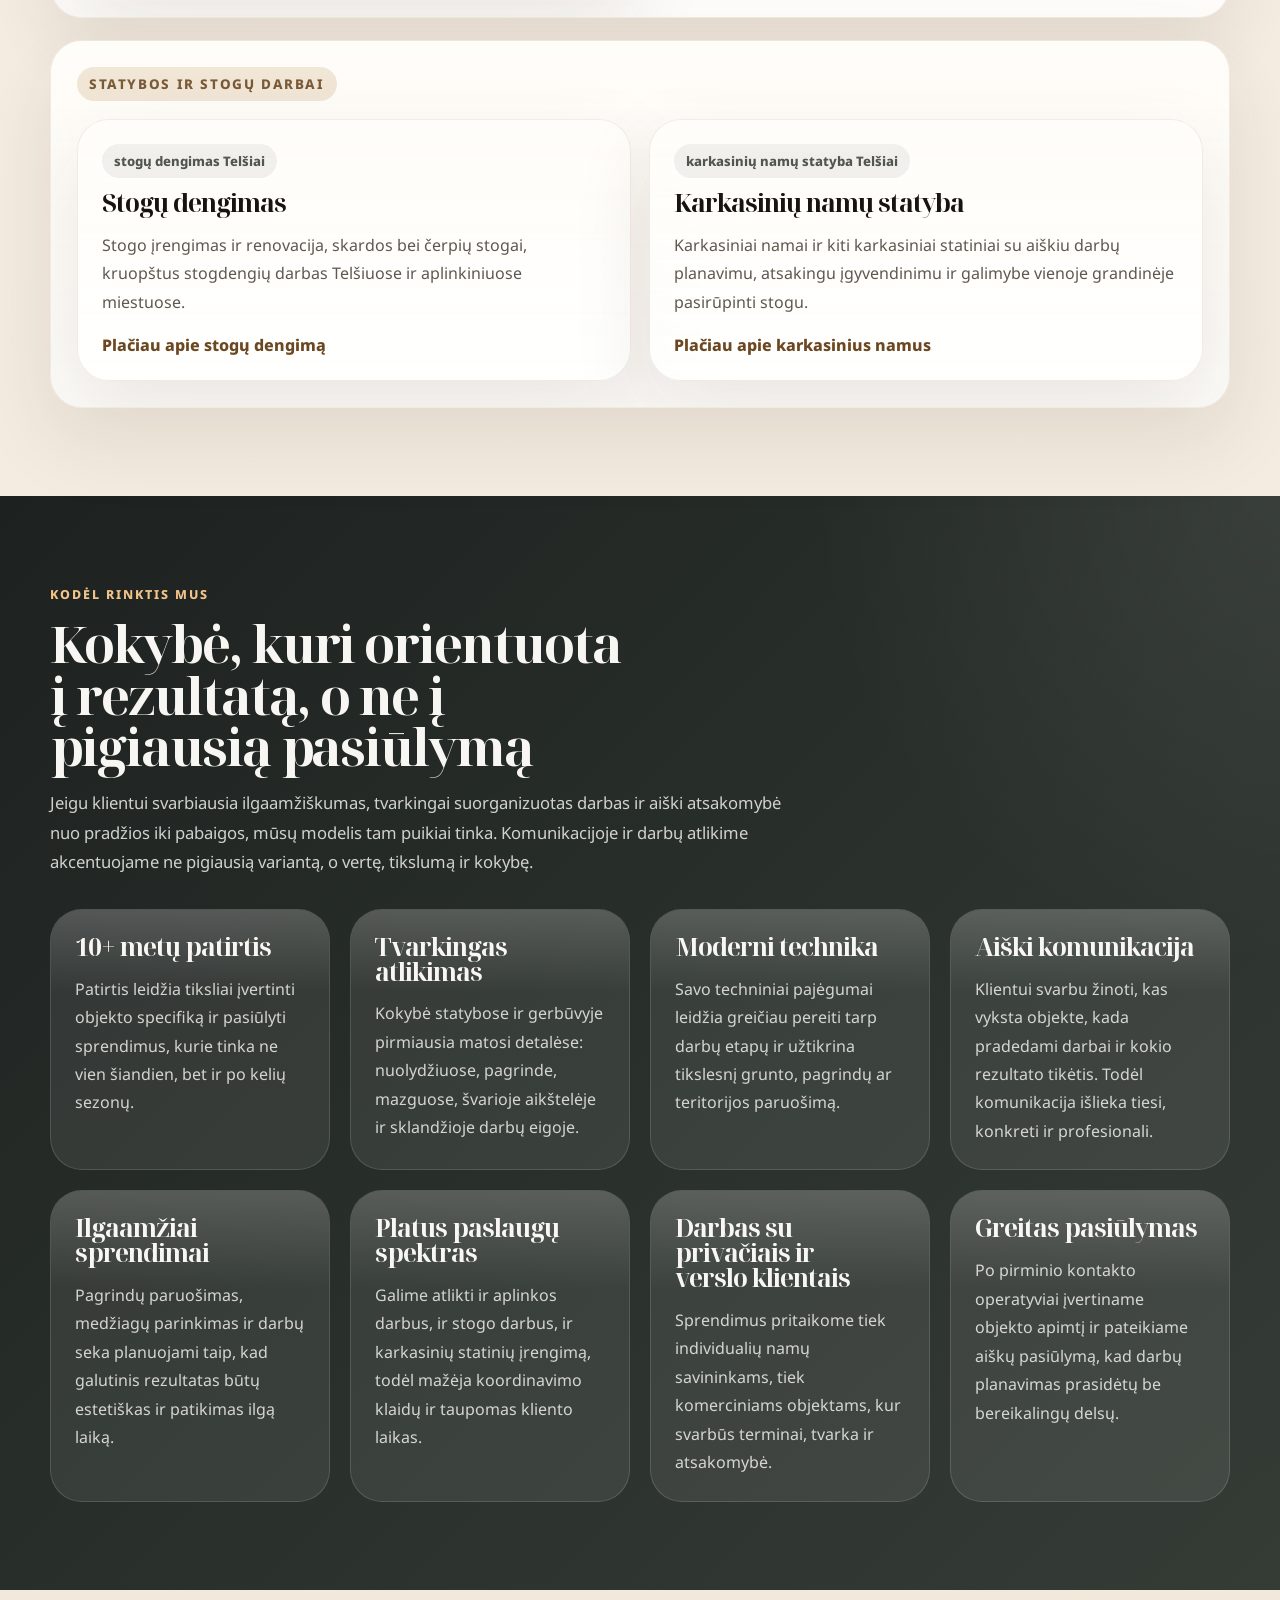
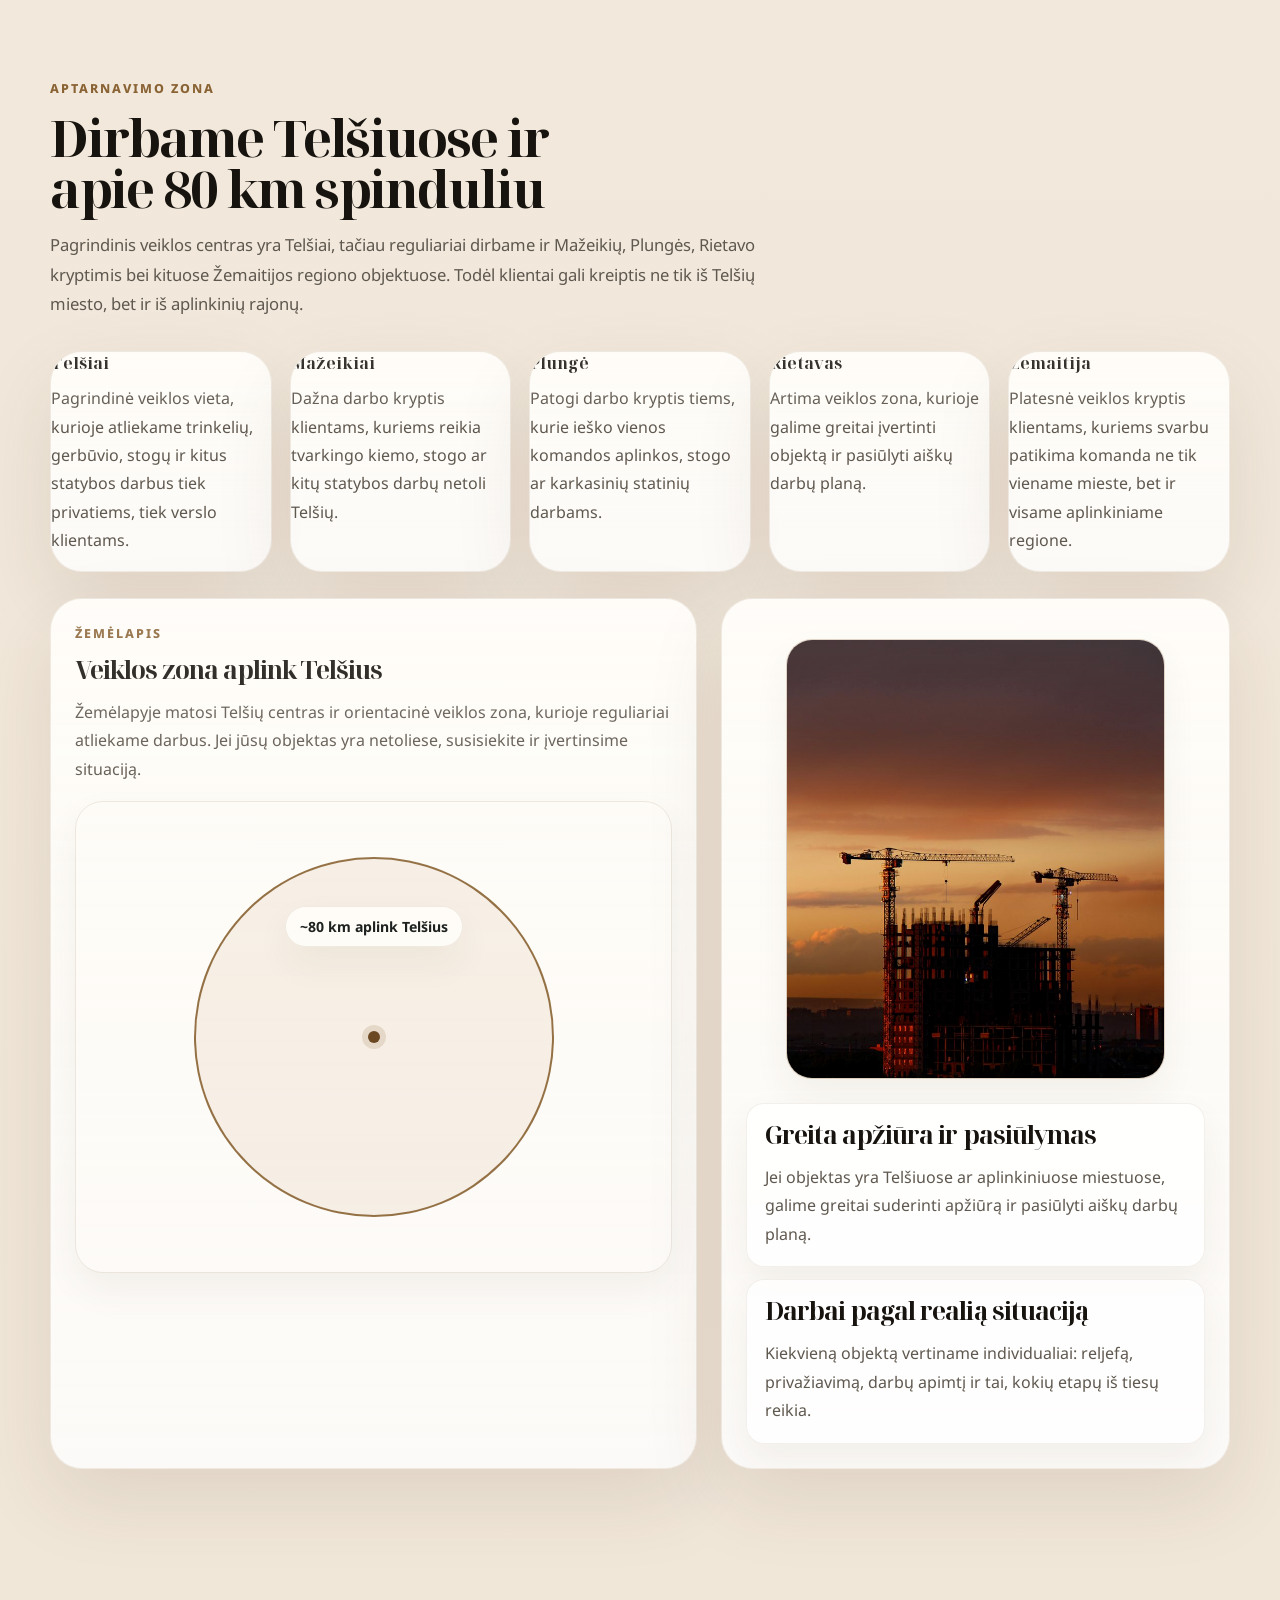
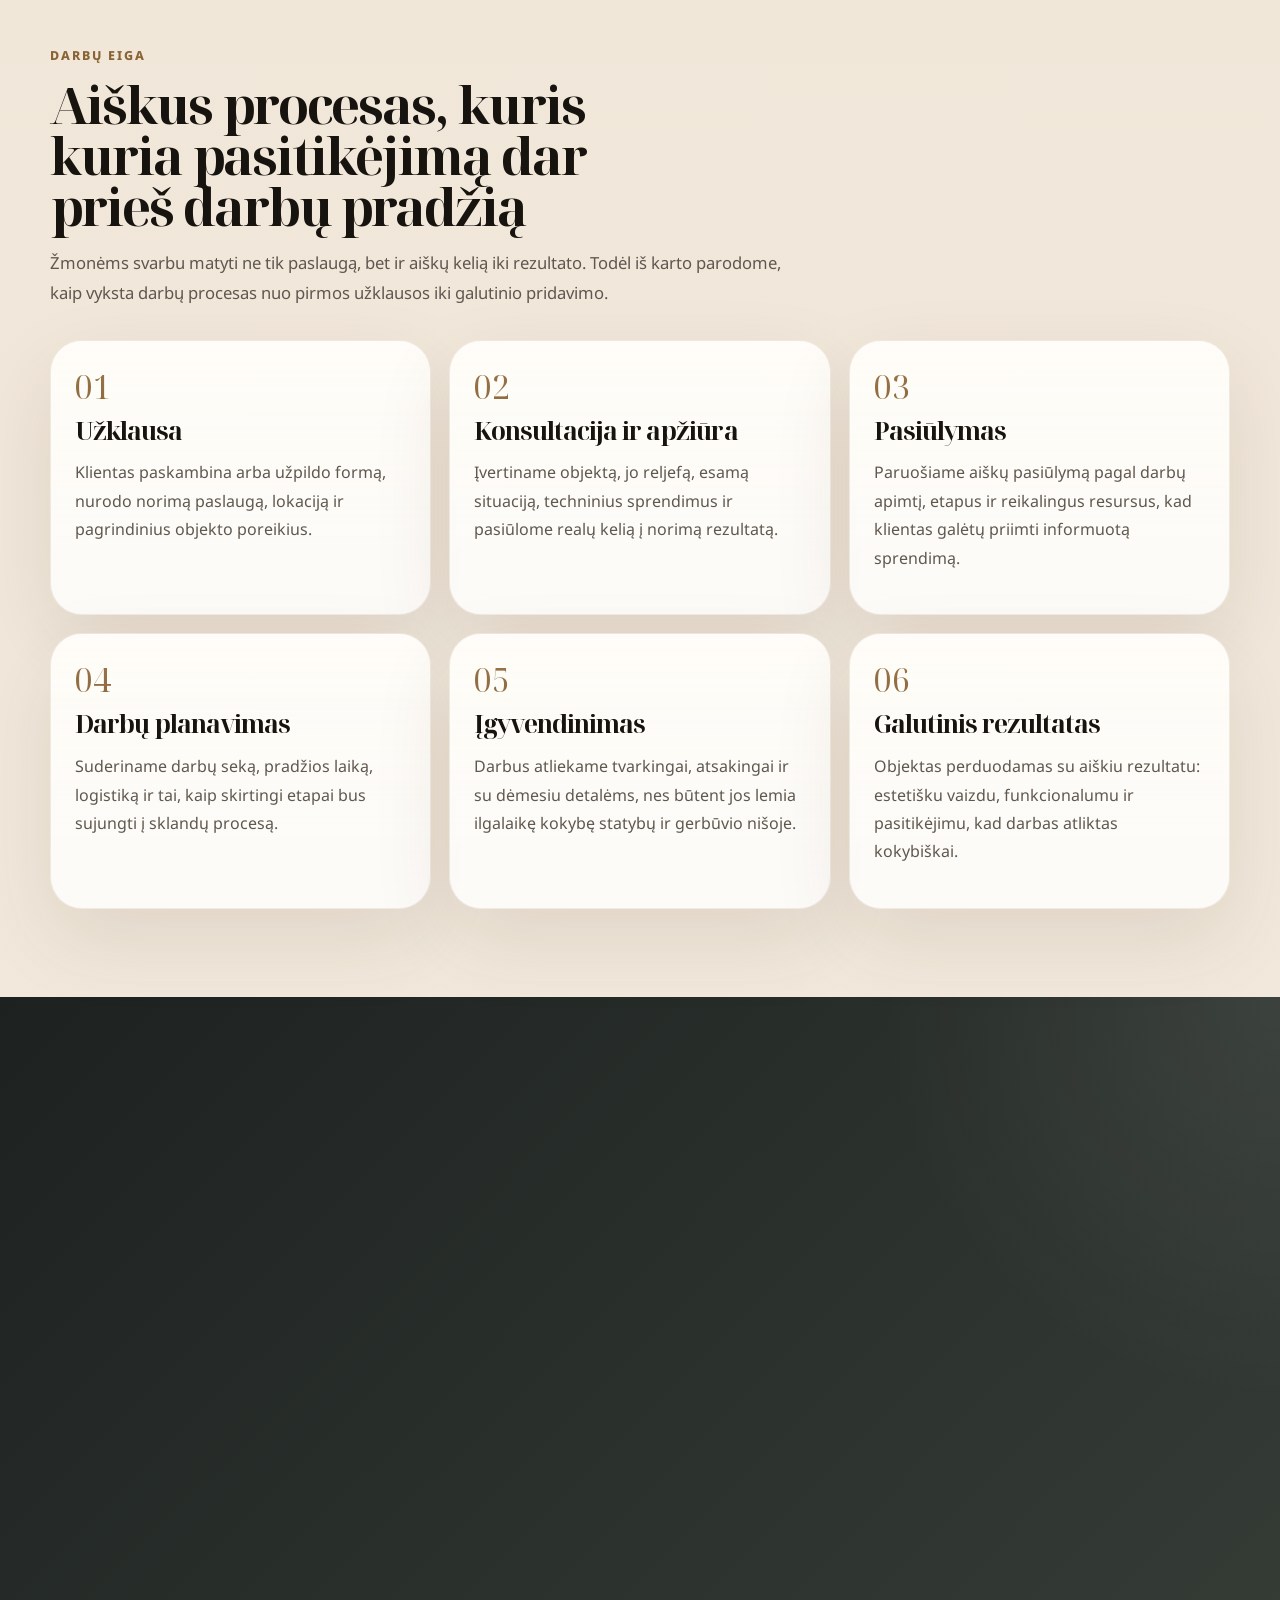
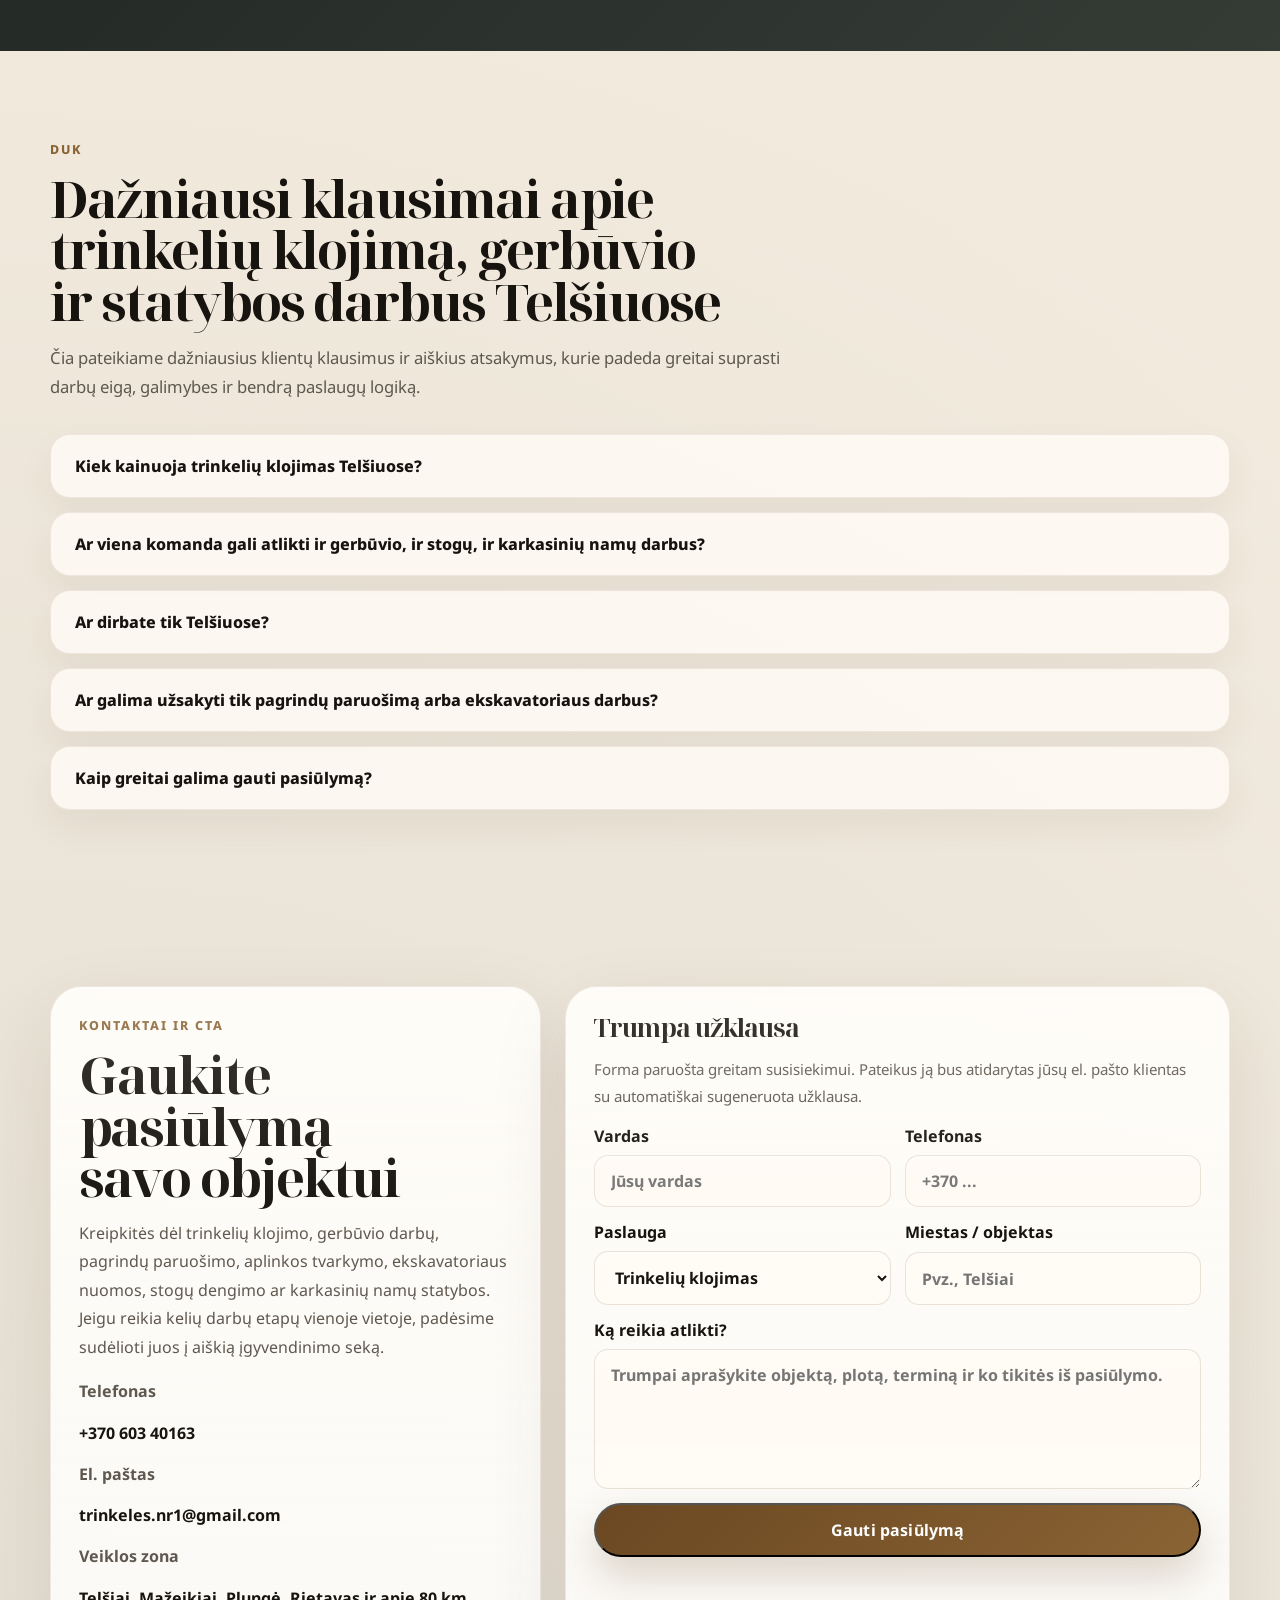
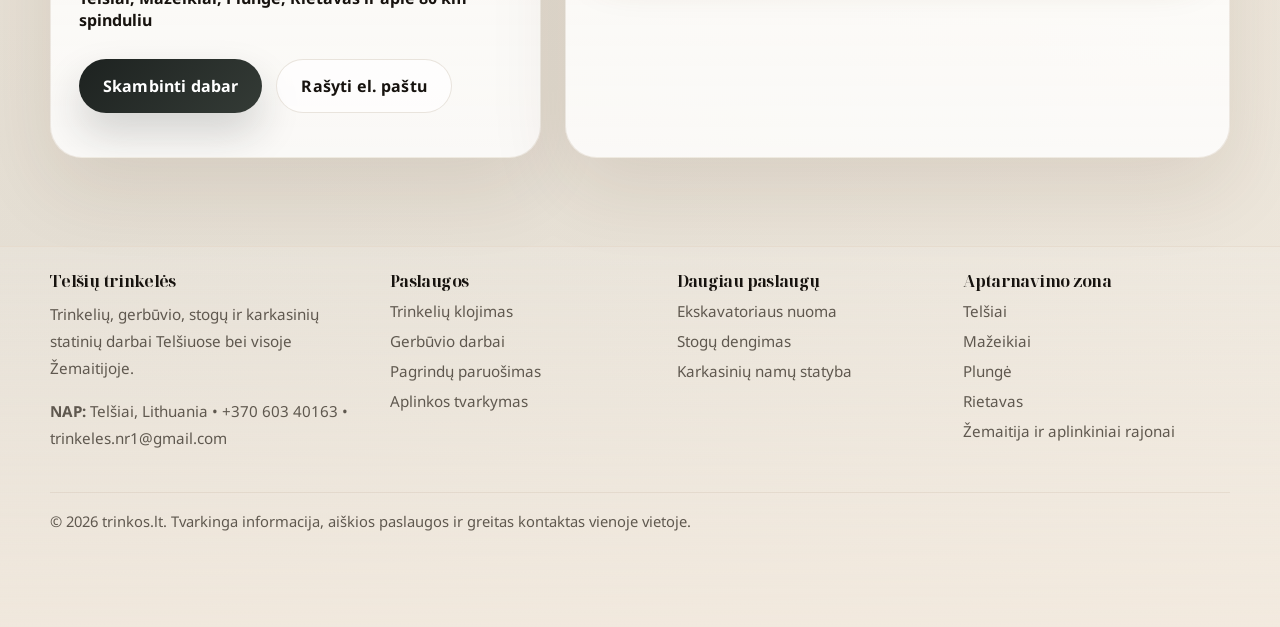
==== commit 0b448bf3: "Add files via upload" ====
--- a/index.html
+++ b/index.html
@@ -3,859 +3,602 @@
 <head>
   <meta charset="UTF-8" />
   <meta name="viewport" content="width=device-width, initial-scale=1.0" />
-  <title>Telšių trinkelės | Trinkelių klojimas ir gerbūvio darbai</title>
-  <meta name="description" content="Telšių trinkelės – trinkelių klojimas, gerbūvio darbai, pagrindų paruošimas, aplinkos tvarkymas ir ekskavatoriaus nuoma Telšiuose bei 80 km spinduliu." />
-  <meta name="keywords" content="Telšių trinkelės, trinkelių klojimas Telšiai, gerbūvio darbai, ekskavatoriaus nuoma, aplinkos tvarkymas, pagrindų paruošimas" />
-  <meta name="author" content="Telšių trinkelės" />
-  <meta property="og:title" content="Telšių trinkelės | Meistrystė kiekviename žingsnyje" />
-  <meta property="og:description" content="Trinkelių klojimas ir pilnas gerbūvio sutvarkymas Telšiuose ir aplinkiniuose rajonuose." />
+  <title>Trinkelių klojimas Telšiuose | Gerbūvio, stogų ir karkasinių namų darbai</title>
+  <meta name="description" content="Telšių trinkelės: trinkelių klojimas, gerbūvio darbai, stogų dengimas ir karkasinių namų statyba Telšiuose, Mažeikiuose, Plungėje, Rietave ir visoje Žemaitijoje." />
+  <meta name="robots" content="index,follow" />
+  <link rel="canonical" href="https://trinkos.lt/" />
   <meta property="og:type" content="website" />
   <meta property="og:locale" content="lt_LT" />
-  <meta name="theme-color" content="#0f1117" />
-  <meta name="robots" content="index,follow" />
-  <style>
-    :root {
-      --bg: #0f1117;
-      --bg-soft: #171b24;
-      --panel: rgba(255,255,255,0.08);
-      --panel-2: rgba(255,255,255,0.04);
-      --text: #f5f7fb;
-      --muted: #c8cfdb;
-      --line: rgba(255,255,255,0.12);
-      --gold: #d99a2b;
-      --gold-2: #ff8d10;
-      --shadow: 0 20px 60px rgba(0,0,0,.35);
-      --radius: 22px;
-      --container: 1220px;
-    }
-
-    * { box-sizing: border-box; }
-    html { scroll-behavior: smooth; }
-    body {
-      margin: 0;
-      font-family: Inter, Arial, sans-serif;
-      color: var(--text);
-      background:
-        radial-gradient(circle at top left, rgba(217,154,43,.15), transparent 30%),
-        linear-gradient(180deg, #0c0f15, #10141c 40%, #0d1017 100%);
-      line-height: 1.6;
-    }
-
-    a { color: inherit; text-decoration: none; }
-    img { max-width: 100%; display: block; }
-    .container { width: min(var(--container), calc(100% - 32px)); margin: 0 auto; }
-    .section { padding: 95px 0; position: relative; }
-    .section-title {
-      font-size: clamp(2rem, 3vw, 3.1rem);
-      line-height: 1.1;
-      margin: 0 0 16px;
-      font-weight: 800;
-      letter-spacing: -.03em;
-    }
-    .section-copy {
-      color: var(--muted);
-      font-size: 1.05rem;
-      max-width: 760px;
-      margin: 0 auto;
-    }
-    .eyebrow {
-      color: var(--gold);
-      letter-spacing: .18em;
-      text-transform: uppercase;
-      font-size: .78rem;
-      font-weight: 700;
-      margin-bottom: 16px;
-    }
-
-    .topbar {
-      position: fixed;
-      top: 0;
-      left: 0;
-      right: 0;
-      z-index: 40;
-      backdrop-filter: blur(14px);
-      background: linear-gradient(180deg, rgba(10,11,15,.84), rgba(10,11,15,.55));
-      border-bottom: 1px solid rgba(255,255,255,.08);
-    }
-    .nav {
-      display: flex;
-      align-items: center;
-      justify-content: space-between;
-      gap: 20px;
-      min-height: 84px;
-    }
-    .brand {
-      display: flex;
-      flex-direction: column;
-      gap: 2px;
-    }
-    .brand strong {
-      font-size: 1.35rem;
-      font-weight: 900;
-      letter-spacing: -.03em;
-    }
-    .brand span {
-      color: var(--muted);
-      font-size: .85rem;
-    }
-    .brand strong em { color: var(--gold-2); font-style: normal; }
-
-    .nav-links {
-      display: flex;
-      gap: 22px;
-      align-items: center;
-      color: #eef2f7;
-      font-weight: 600;
-    }
-    .nav-links a { opacity: .92; }
-    .nav-links a:hover { color: var(--gold); }
-
-    .actions {
-      display: flex;
-      gap: 10px;
-      align-items: center;
-    }
-    .lang-switch {
-      display: flex;
-      background: rgba(255,255,255,.06);
-      border: 1px solid rgba(255,255,255,.12);
-      border-radius: 999px;
-      padding: 4px;
-      gap: 4px;
-    }
-    .lang-switch button {
-      border: 0;
-      background: transparent;
-      color: var(--text);
-      padding: 10px 12px;
-      border-radius: 999px;
-      cursor: pointer;
-      font-weight: 700;
-      min-width: 48px;
-    }
-    .lang-switch button.active {
-      background: linear-gradient(135deg, var(--gold-2), var(--gold));
-      color: #fff;
-      box-shadow: 0 10px 24px rgba(255,141,16,.28);
-    }
-
-    .mobile-toggle {
-      display: none;
-      background: transparent;
-      border: 0;
-      color: white;
-      font-size: 1.4rem;
-      cursor: pointer;
-    }
-
-    .hero {
-      min-height: 100svh;
-      display: flex;
-      align-items: center;
-      position: relative;
-      overflow: hidden;
-    }
-    .hero::before {
-      content: "";
-      position: absolute;
-      inset: 0;
-      background:
-        linear-gradient(90deg, rgba(12,14,20,.82) 0%, rgba(12,14,20,.55) 38%, rgba(12,14,20,.28) 100%),
-        linear-gradient(180deg, rgba(0,0,0,.32), rgba(0,0,0,.50));
-      z-index: 1;
-    }
-    .hero-bg {
-      position: absolute;
-      inset: 0;
-      background-image: url('https://images.unsplash.com/photo-1504307651254-35680f356dfd?auto=format&fit=crop&w=1800&q=80');
-      background-size: cover;
-      background-position: center center;
-      transform: scale(1.05);
-      filter: saturate(.95) contrast(1.02);
-    }
-    .hero-content {
-      position: relative;
-      z-index: 2;
-      padding-top: 110px;
-      max-width: 760px;
-    }
-    .hero h1 {
-      font-size: clamp(2.8rem, 6vw, 5.7rem);
-      line-height: .96;
-      margin: 0 0 18px;
-      letter-spacing: -.05em;
-      font-weight: 900;
-      text-wrap: balance;
-    }
-    .hero p {
-      max-width: 650px;
-      color: #e6edf7;
-      font-size: clamp(1.05rem, 2vw, 1.3rem);
-      margin: 0 0 28px;
-    }
-    .hero-grid {
-      display: grid;
-      grid-template-columns: 1.2fr .8fr;
-      gap: 40px;
-      align-items: end;
-    }
-    .hero-card {
-      position: relative;
-      z-index: 2;
-      background: linear-gradient(180deg, rgba(255,255,255,.10), rgba(255,255,255,.04));
-      border: 1px solid rgba(255,255,255,.10);
-      border-radius: 28px;
-      padding: 24px;
-      box-shadow: var(--shadow);
-      backdrop-filter: blur(10px);
-      margin-top: 140px;
-    }
-    .hero-card-title { font-size: 1.15rem; font-weight: 800; margin: 0 0 10px; }
-    .hero-card p { margin: 0; font-size: .98rem; color: #d5dbe7; }
-    .hero-badges {
-      display: flex;
-      flex-wrap: wrap;
-      gap: 12px;
-      margin: 0 0 26px;
-    }
-    .badge {
-      background: rgba(255,255,255,.08);
-      border: 1px solid rgba(255,255,255,.12);
-      border-radius: 999px;
-      padding: 10px 14px;
-      font-size: .92rem;
-      color: #eef1f5;
-    }
-    .btn-row { display: flex; gap: 14px; flex-wrap: wrap; }
-    .btn {
-      display: inline-flex;
-      align-items: center;
-      justify-content: center;
-      min-height: 56px;
-      padding: 0 26px;
-      border-radius: 16px;
-      font-weight: 800;
-      font-size: 1rem;
-      transition: .25s ease;
-      border: 1px solid transparent;
-    }
-    .btn.primary {
-      background: linear-gradient(135deg, var(--gold-2), var(--gold));
-      color: #fff;
-      box-shadow: 0 14px 36px rgba(255,141,16,.32);
-    }
-    .btn.secondary {
-      background: rgba(255,255,255,.06);
-      border-color: rgba(255,255,255,.16);
-      color: #fff;
-    }
-    .btn:hover { transform: translateY(-2px); }
-
-    .light-section {
-      background:
-        linear-gradient(180deg, rgba(255,255,255,.98), rgba(248,249,251,.98)),
-        url('https://www.transparenttextures.com/patterns/concrete-wall-2.png');
-      color: #161b24;
-    }
-    .light-section .section-copy,
-    .light-section .muted { color: #505867; }
-    .light-card {
-      background: #fff;
-      border: 1px solid rgba(16,22,32,.08);
-      box-shadow: 0 18px 40px rgba(18,26,40,.08);
-      border-radius: 24px;
-    }
-
-    .features {
-      display: grid;
-      grid-template-columns: repeat(3, 1fr);
-      gap: 24px;
-      margin-top: 44px;
-    }
-    .feature {
-      padding: 28px;
-      position: relative;
-      overflow: hidden;
-    }
-    .feature::after {
-      content: "";
-      position: absolute;
-      width: 140px;
-      height: 140px;
-      border-radius: 50%;
-      background: radial-gradient(circle, rgba(255,141,16,.12), transparent 60%);
-      top: -40px;
-      right: -30px;
-    }
-    .feature-icon {
-      width: 58px;
-      height: 58px;
-      border-radius: 18px;
-      display: grid;
-      place-items: center;
-      background: linear-gradient(135deg, rgba(255,141,16,.14), rgba(217,154,43,.18));
-      color: var(--gold-2);
-      font-size: 1.55rem;
-      margin-bottom: 18px;
-    }
-    .feature h3 { margin: 0 0 10px; font-size: 1.35rem; }
-    .feature p { margin: 0; color: #4f5867; }
-
-    .services-wrap {
-      background:
-        linear-gradient(180deg, rgba(13,18,26,.92), rgba(13,18,26,.96)),
-        url('https://www.transparenttextures.com/patterns/black-paper.png');
-    }
-    .services-grid {
-      display: grid;
-      grid-template-columns: repeat(5, 1fr);
-      gap: 18px;
-      margin-top: 42px;
-    }
-    .service-card {
-      border-radius: 24px;
-      overflow: hidden;
-      background: rgba(255,255,255,.06);
-      border: 1px solid rgba(255,255,255,.08);
-      box-shadow: var(--shadow);
-      transition: .25s ease;
-    }
-    .service-card:hover { transform: translateY(-6px); }
-    .service-card img {
-      width: 100%;
-      height: 220px;
-      object-fit: cover;
-    }
-    .service-card .body { padding: 18px 18px 20px; }
-    .service-card h3 { margin: 0 0 8px; font-size: 1.06rem; }
-    .service-card p { margin: 0; color: var(--muted); font-size: .93rem; }
-
-    .stats {
-      display: grid;
-      grid-template-columns: repeat(4, 1fr);
-      gap: 18px;
-      margin-top: 38px;
-    }
-    .stat {
-      border-radius: 24px;
-      padding: 30px 22px;
-      background: rgba(255,255,255,.05);
-      border: 1px solid rgba(255,255,255,.08);
-      text-align: center;
-    }
-    .stat strong {
-      display: block;
-      font-size: clamp(2rem, 3vw, 3rem);
-      line-height: 1;
-      margin-bottom: 10px;
-      font-weight: 900;
-    }
-    .stat span { color: var(--muted); font-weight: 600; }
-
-    .reviews-grid {
-      display: grid;
-      grid-template-columns: repeat(3, 1fr);
-      gap: 24px;
-      margin-top: 44px;
-    }
-    .review {
-      padding: 28px;
-      border-radius: 26px;
-      position: relative;
-    }
-    .review::after {
-      content: "“";
-      position: absolute;
-      right: 18px;
-      bottom: -20px;
-      font-size: 7rem;
-      color: rgba(255,141,16,.08);
-      font-weight: 900;
-      line-height: 1;
-    }
-    .review-head {
-      display: flex;
-      gap: 14px;
-      align-items: center;
-      margin-bottom: 16px;
-    }
-    .avatar {
-      width: 58px;
-      height: 58px;
-      border-radius: 50%;
-      background: linear-gradient(135deg, #222734, #394258);
-      color: white;
-      display: grid;
-      place-items: center;
-      font-weight: 900;
-      font-size: 1.1rem;
-      flex-shrink: 0;
-    }
-    .review h3 { margin: 0; font-size: 1.05rem; }
-    .stars { color: var(--gold-2); font-size: 1rem; letter-spacing: 2px; }
-    .review p { margin: 0; color: #4f5867; }
-
-    .cta {
-      position: relative;
-      overflow: hidden;
-      background-image:
-        linear-gradient(90deg, rgba(10,12,18,.84), rgba(10,12,18,.54)),
-        url('https://images.unsplash.com/photo-1502005097973-6a7082348e28?auto=format&fit=crop&w=1600&q=80');
-      background-size: cover;
-      background-position: center;
-    }
-    .cta-box {
-      padding: 72px 0;
-      text-align: center;
-    }
-    .cta h2 {
-      font-size: clamp(2rem, 4vw, 3.8rem);
-      line-height: 1.05;
-      margin: 0 0 16px;
-      font-weight: 900;
-    }
-    .cta p {
-      margin: 0 auto 28px;
-      max-width: 760px;
-      color: #e7ebf3;
-      font-size: 1.08rem;
-    }
-
-    footer {
-      padding: 60px 0 26px;
-      border-top: 1px solid rgba(255,255,255,.08);
-      background: linear-gradient(180deg, #0d1017, #090b11);
-    }
-    .footer-grid {
-      display: grid;
-      grid-template-columns: 1.1fr .8fr .8fr .8fr;
-      gap: 26px;
-      align-items: start;
-    }
-    .footer-card {
-      background: rgba(255,255,255,.04);
-      border: 1px solid rgba(255,255,255,.08);
-      border-radius: 24px;
-      padding: 24px;
-      height: 100%;
-    }
-    .footer-card h4 { margin: 0 0 16px; font-size: 1.02rem; }
-    .footer-card p, .footer-card li, .footer-card a {
-      color: var(--muted);
-      margin: 0;
-      list-style: none;
-    }
-    .footer-list { padding: 0; margin: 0; display: grid; gap: 10px; }
-    .footer-bottom {
-      margin-top: 24px;
-      padding-top: 16px;
-      border-top: 1px solid rgba(255,255,255,.06);
-      color: #aeb7c8;
-      font-size: .94rem;
-      display: flex;
-      justify-content: space-between;
-      gap: 14px;
-      flex-wrap: wrap;
-    }
-
-    .contact-line { display: flex; gap: 10px; align-items: center; margin-bottom: 10px; }
-    .pill {
-      display: inline-flex;
-      align-items: center;
-      gap: 8px;
-      background: rgba(255,255,255,.08);
-      border: 1px solid rgba(255,255,255,.10);
-      border-radius: 999px;
-      padding: 9px 13px;
-      color: #f3f5f8;
-      font-weight: 700;
-      font-size: .92rem;
-    }
-
-    @media (max-width: 1120px) {
-      .hero-grid,
-      .footer-grid { grid-template-columns: 1fr; }
-      .services-grid { grid-template-columns: repeat(3, 1fr); }
-      .features, .reviews-grid { grid-template-columns: 1fr; }
-      .stats { grid-template-columns: repeat(2, 1fr); }
-    }
-
-    @media (max-width: 860px) {
-      .mobile-toggle { display: block; }
-      .nav-links {
-        position: fixed;
-        top: 84px;
-        left: 12px;
-        right: 12px;
-        background: rgba(10,11,15,.98);
-        border: 1px solid rgba(255,255,255,.08);
-        border-radius: 22px;
-        padding: 18px;
-        display: none;
-        flex-direction: column;
-        align-items: flex-start;
-      }
-      .nav-links.open { display: flex; }
-      .services-grid { grid-template-columns: 1fr 1fr; }
-      .actions { gap: 8px; }
-    }
-
-    @media (max-width: 640px) {
-      .section { padding: 74px 0; }
-      .hero h1 { font-size: 2.55rem; }
-      .hero-card { margin-top: 24px; }
-      .services-grid, .stats { grid-template-columns: 1fr; }
-      .btn-row { flex-direction: column; align-items: stretch; }
-      .btn { width: 100%; }
-      .lang-switch button { min-width: 42px; padding: 9px 10px; }
-      .nav { min-height: 76px; }
-      .nav-links { top: 76px; }
-    }
-  </style>
+  <meta property="og:title" content="Trinkelių klojimas Telšiuose | Gerbūvio, stogų ir karkasinių namų darbai" />
+  <meta property="og:description" content="Viena komanda Telšiuose, kuri profesionaliai atlieka trinkelių klojimo, gerbūvio, stogų ir karkasinių statinių darbus su aiškiu procesu ir tvarkingu rezultatu." />
+  <meta property="og:url" content="https://trinkos.lt/" />
+  <meta property="og:site_name" content="Telšių trinkelės" />
+  <meta name="twitter:card" content="summary_large_image" />
+  <meta name="twitter:title" content="Telšių trinkelės | Kokybiški darbai Telšiuose ir Žemaitijoje" />
+  <meta name="twitter:description" content="Trinkelių, gerbūvio, stogų ir karkasinių namų sprendimai Telšiuose, Mažeikiuose, Plungėje ir aplink." />
+  <meta name="theme-color" content="#f4efe6" />
+  <link rel="stylesheet" href="styles.css" />
+  <script defer src="script.js"></script>
   <script type="application/ld+json">
     {
       "@context": "https://schema.org",
-      "@type": "LocalBusiness",
-      "name": "Telšių trinkelės",
-      "description": "Trinkelių klojimas ir gerbūvio darbai Telšiuose ir aplinkiniuose rajonuose.",
-      "telephone": "+37060340163",
-      "email": "trinkeles.nr1@gmail.com",
-      "address": {
-        "@type": "PostalAddress",
-        "addressLocality": "Telšiai",
-        "addressCountry": "LT"
-      },
-      "areaServed": "Telšiai ir apylinkės 80 km spinduliu",
-      "url": "https://example.com",
-      "serviceType": [
-        "Trinkelių klojimas",
-        "Gerbūvio darbai",
-        "Pagrindų paruošimas",
-        "Aplinkos tvarkymas",
-        "Ekskavatoriaus nuoma"
+      "@graph": [
+        {
+          "@type": "LocalBusiness",
+          "@id": "https://trinkos.lt/#business",
+          "name": "Telšių trinkelės",
+          "url": "https://trinkos.lt/",
+          "telephone": "+37060340163",
+          "email": "trinkeles.nr1@gmail.com",
+          "description": "Trinkelių klojimas, gerbūvio darbai, pagrindų paruošimas, aplinkos tvarkymas, ekskavatoriaus nuoma, stogų dengimas ir karkasinių namų statyba Telšiuose bei aplinkiniuose rajonuose.",
+          "address": {
+            "@type": "PostalAddress",
+            "addressLocality": "Telšiai",
+            "addressCountry": "LT"
+          },
+          "areaServed": [
+            "Telšiai",
+            "Mažeikiai",
+            "Plungė",
+            "Rietavas",
+            "Žemaitija"
+          ],
+          "knowsAbout": [
+            "Trinkelių klojimas Telšiuose",
+            "Gerbūvio darbai Telšiai",
+            "Pagrindų paruošimas Telšiai",
+            "Aplinkos tvarkymas Telšiai",
+            "Ekskavatoriaus nuoma Telšiai",
+            "Stogų dengimas Telšiai",
+            "Karkasinių namų statyba Telšiai"
+          ]
+        },
+        {
+          "@type": "WebSite",
+          "@id": "https://trinkos.lt/#website",
+          "url": "https://trinkos.lt/",
+          "name": "trinkos.lt",
+          "publisher": {
+            "@id": "https://trinkos.lt/#business"
+          },
+          "inLanguage": "lt-LT"
+        },
+        {
+          "@type": "FAQPage",
+          "@id": "https://trinkos.lt/#faq",
+          "mainEntity": [
+            {
+              "@type": "Question",
+              "name": "Ar atliekate trinkelių klojimą tik Telšiuose, ar ir aplinkiniuose miestuose?",
+              "acceptedAnswer": {
+                "@type": "Answer",
+                "text": "Dirbame Telšiuose ir maždaug 80 km spinduliu, todėl reguliariai vykstame į Mažeikius, Plungę, Rietavą ir kitus Žemaitijos miestus bei rajonus."
+              }
+            },
+            {
+              "@type": "Question",
+              "name": "Ar galima iš vienos komandos užsakyti ir gerbūvio, ir stogo, ir karkasinio namo darbus?",
+              "acceptedAnswer": {
+                "@type": "Answer",
+                "text": "Taip. Tai vienas stipriausių mūsų pranašumų: klientui nereikia koordinuoti kelių rangovų, nes galime pasirūpinti aplinkos, stogo ir karkasinių statinių darbais vienoje grandinėje."
+              }
+            },
+            {
+              "@type": "Question",
+              "name": "Kaip greitai pateikiate pasiūlymą dėl trinkelių, stogo ar kitų darbų?",
+              "acceptedAnswer": {
+                "@type": "Answer",
+                "text": "Po pirminio skambučio ar užklausos suderiname konsultaciją arba apžiūrą, įvertiname objekto apimtį ir kuo greičiau pateikiame aiškų komercinį pasiūlymą pagal realius darbų etapus."
+              }
+            },
+            {
+              "@type": "Question",
+              "name": "Ar galima kreiptis tik dėl pagrindų paruošimo ar ekskavatoriaus darbų?",
+              "acceptedAnswer": {
+                "@type": "Answer",
+                "text": "Taip. Atliekame ir atskirus etapus: pagrindų paruošimą, žemės darbus, ekskavatoriaus paslaugas, kiemo sutvarkymą ar kitus pasirinktus darbus pagal kliento poreikį."
+              }
+            }
+          ]
+        }
       ]
     }
   </script>
 </head>
 <body>
-  <header class="topbar">
-    <div class="container nav">
-      <a class="brand" href="#top">
-        <strong>Telšių <em>trinkelės</em></strong>
-        <span data-i18n="brandTag">Premium gerbūvio sprendimai</span>
+  <a class="skip-link" href="#main">Praleisti navigaciją</a>
+  <header class="site-header">
+    <div class="container header-inner">
+      <a class="brand" href="index.html" aria-label="Telšių trinkelės pradžia">
+        <span class="brand-title">Telšių trinkelės</span>
+        <span class="brand-subtitle">Trinkelių, gerbūvio, stogų ir karkasinių statinių darbai</span>
       </a>
-
-      <nav class="nav-links" id="navLinks">
-        <a href="#services" data-i18n="navServices">Paslaugos</a>
-        <a href="#why" data-i18n="navWhy">Kodėl mes</a>
-        <a href="#reviews" data-i18n="navReviews">Atsiliepimai</a>
-        <a href="#contact" data-i18n="navContact">Kontaktai</a>
-        <a href="tel:+37060340163">+370 603 40163</a>
+      <button class="nav-toggle" type="button" aria-label="Atidaryti meniu" aria-expanded="false" data-nav-toggle>Meniu</button>
+      <nav class="site-nav" aria-label="Pagrindinė navigacija" data-nav>
+        <a href="index.html" aria-current="page">Pradžia</a>
+        <a href="#paslaugos">Paslaugos</a>
+        <a href="#zona">Aptarnavimo zona</a>
+        <a href="#duk">DUK</a>
+        <a href="#kontaktai">Kontaktai</a>
+        <a class="nav-phone" href="tel:+37060340163">+370 603 40163</a>
       </nav>
-
-      <div class="actions">
-        <div class="lang-switch" aria-label="Kalbos pasirinkimas">
-          <button class="active" data-lang="lt">LT</button>
-          <button data-lang="en">EN</button>
-          <button data-lang="ru">RU</button>
-        </div>
-        <button class="mobile-toggle" id="mobileToggle">☰</button>
-      </div>
     </div>
   </header>
 
-  <main id="top">
+  <main id="main">
     <section class="hero">
-      <div class="hero-bg"></div>
       <div class="container hero-grid">
-        <div class="hero-content">
-          <div class="eyebrow" data-i18n="heroEyebrow">Telšiai • Trinkelių klojimas • Gerbūvis</div>
-          <h1 data-i18n="heroTitle">Meistrystė kiekviename žingsnyje</h1>
-          <p data-i18n="heroText">Trinkelių klojimas ir pilnas gerbūvio sutvarkymas. Kuriame estetišką, ilgaamžę ir vertę keliančią aplinką namams bei verslui.</p>
-          <div class="hero-badges">
-            <span class="badge" data-i18n="badge1">Telšiai + 80 km</span>
-            <span class="badge" data-i18n="badge2">Premium kokybė</span>
-            <span class="badge" data-i18n="badge3">Greitas pasiūlymas</span>
+        <div class="hero-copy reveal">
+          <p class="eyebrow">Telšiai • Mažeikiai • Plungė • Rietavas • Žemaitija</p>
+          <h1>Trinkelių, gerbūvio, stogų ir karkasinių namų darbai Telšiuose</h1>
+          <p class="hero-lead">„Telšių trinkelės“ vardas išliko stiprus vietiniame trinkelių segmente, tačiau pati paslauga šiandien apima gerokai daugiau. Dirbame kaip viena atsakinga komanda, kuri profesionaliai įrengia kiemus, paruošia pagrindus, tvarko aplinką, atlieka ekskavatoriaus darbus, dengia stogus ir stato karkasinius statinius visoje Žemaitijoje. Tokia pozicija leidžia klientui gauti ne atskiras paslaugas, o pilną rezultatą nuo sklypo iki užbaigto objekto.</p>
+          <div class="hero-points">
+            <span>10+ metų patirtis</span>
+            <span>Greitas pasiūlymas</span>
+            <span>Viena komanda keliems etapams</span>
+            <span>Darbas privačiam ir verslo segmentui</span>
           </div>
-          <div class="btn-row">
-            <a class="btn primary" href="tel:+37060340163" data-i18n="heroBtn1">Gauti pasiūlymą</a>
-            <a class="btn secondary" href="#services" data-i18n="heroBtn2">Mūsų paslaugos</a>
+          <div class="cta-row">
+            <a class="button" href="#kontaktai">Gauti pasiūlymą</a>
+            <a class="button-secondary" href="tel:+37060340163">Skambinti dabar</a>
           </div>
-        </div>
-        <aside class="hero-card">
-          <div class="pill" data-i18n="serviceArea">Aptarnaujame Telšius ir aplinkines vietoves</div>
-          <h2 class="hero-card-title" data-i18n="heroCardTitle">Pilnas įgyvendinimas nuo pagrindo iki galutinio vaizdo</h2>
-          <p data-i18n="heroCardText">Projektuojame, ruošiame pagrindus, klojame trinkeles, atliekame gerbūvio darbus, tvarkome aplinką ir prireikus dirbame su ekskavatoriumi. Viena komanda – visas rezultatas.</p>
+          <p class="hero-contact">Telefonas greitam kontaktui: <a class="text-link" href="tel:+37060340163">+370 603 40163</a> • El. paštas: <a class="text-link" href="mailto:trinkeles.nr1@gmail.com">trinkeles.nr1@gmail.com</a></p>
+        </div>
+        <aside class="hero-visual reveal">
+          <figure class="hero-image-card">
+            <img src="images/trinkos.jpg" alt="Tvarkingai paklotų trinkelių paviršius su aiškiomis linijomis ir išbaigtu vaizdu" width="736" height="1308" fetchpriority="high" decoding="async" />
+            <figcaption class="hero-image-caption">Tvarkingai paklotos trinkelės, lygus paviršius ir aiškus bendras vaizdas.</figcaption>
+          </figure>
+          <div class="hero-card hero-panel hero-visual-note">
+            <div class="metric-grid">
+              <div class="metric">
+                <strong>80 km</strong>
+                <span>aptarnavimo zona aplink Telšius</span>
+              </div>
+              <div class="metric">
+                <strong>7</strong>
+                <span>pagrindinės paslaugų kryptys</span>
+              </div>
+              <div class="metric">
+                <strong>1</strong>
+                <span>komanda nuo pagrindo iki stogo</span>
+              </div>
+            </div>
+            <h2>Vienas kontaktas keliems etapams</h2>
+            <p>Nuo sklypo paruošimo ir kiemo iki stogo ar karkasinio statinio darbų, projektą galima planuoti nuosekliai ir be bereikalingo rangovų kaitaliojimo.</p>
+          </div>
         </aside>
       </div>
     </section>
 
-    <section class="section light-section" id="why">
-      <div class="container" style="text-align:center;">
-        <div class="eyebrow" data-i18n="whyEyebrow">Kodėl klientai renkasi mus</div>
-        <h2 class="section-title" data-i18n="whyTitle">Kodėl rinktis mus?</h2>
-        <p class="section-copy" data-i18n="whyText">Dirbame tiksliai, estetiškai ir atsakingai. Mūsų tikslas – ne tiesiog sudėti trinkeles, o sukurti aplinką, kuri atrodo brangiai ir tarnauja ilgai.</p>
-        <div class="features">
-          <article class="feature light-card">
-            <div class="feature-icon">◆</div>
-            <h3 data-i18n="f1Title">10+ metų patirtis</h3>
-            <p data-i18n="f1Text">Ilgametė patirtis užtikrina aukštą darbų kokybę, tikslų terminų laikymąsi ir profesionalius sprendimus.</p>
-          </article>
-          <article class="feature light-card">
-            <div class="feature-icon">⬢</div>
-            <h3 data-i18n="f2Title">Moderni technika</h3>
-            <p data-i18n="f2Text">Naudojame pažangią įrangą bei tvirtus procesus, kad rezultatas būtų greitas, tikslus ir ilgaamžis.</p>
-          </article>
-          <article class="feature light-card">
-            <div class="feature-icon">✦</div>
-            <h3 data-i18n="f3Title">Garantija darbams</h3>
-            <p data-i18n="f3Text">Kiekvieną projektą atliekame atsakingai ir užtikrintai, todėl klientas gauna ne tik vaizdą, bet ir ramybę.</p>
-          </article>
-        </div>
-      </div>
-    </section>
-
-    <section class="section services-wrap" id="services">
-      <div class="container" style="text-align:center;">
-        <div class="eyebrow" data-i18n="servicesEyebrow">Ekspertiškos paslaugos</div>
-        <h2 class="section-title" data-i18n="servicesTitle">Mūsų paslaugos</h2>
-        <p class="section-copy" data-i18n="servicesText">Siūlome visą paslaugų paketą – nuo paruošiamųjų darbų iki galutinio premium aplinkos vaizdo.</p>
-
-        <div class="services-grid">
-          <article class="service-card">
-            <img src="https://images.unsplash.com/photo-1504307651254-35680f356dfd?auto=format&fit=crop&w=900&q=80" alt="Trinkelių klojimas" />
-            <div class="body">
-              <h3 data-i18n="s1Title">Trinkelių klojimas</h3>
-              <p data-i18n="s1Text">Įvažiavimai, kiemai, takai, terasos ir reprezentacinės zonos.</p>
-            </div>
-          </article>
-          <article class="service-card">
-            <img src="https://images.unsplash.com/photo-1500382017468-9049fed747ef?auto=format&fit=crop&w=900&q=80" alt="Gerbūvio darbai" />
-            <div class="body">
-              <h3 data-i18n="s2Title">Gerbūvio darbai</h3>
-              <p data-i18n="s2Text">Sklypo formavimas, reljefo tvarkymas ir bendras aplinkos įvaizdis.</p>
-            </div>
-          </article>
-          <article class="service-card">
-            <img src="https://images.unsplash.com/photo-1517581177682-a085bb7ffb15?auto=format&fit=crop&w=900&q=80" alt="Pagrindų paruošimas" />
-            <div class="body">
-              <h3 data-i18n="s3Title">Pagrindų paruošimas</h3>
-              <p data-i18n="s3Text">Kokybiškas pagrindas ilgaamžiam ir stabiliai atrodančiam rezultatui.</p>
-            </div>
-          </article>
-          <article class="service-card">
-            <img src="https://images.unsplash.com/photo-1441974231531-c6227db76b6e?auto=format&fit=crop&w=900&q=80" alt="Aplinkos tvarkymas" />
-            <div class="body">
-              <h3 data-i18n="s4Title">Aplinkos tvarkymas</h3>
-              <p data-i18n="s4Text">Žaliosios zonos, apvadai, tvarkingi perėjimai ir estetiška visuma.</p>
-            </div>
-          </article>
-          <article class="service-card">
-            <img src="https://images.unsplash.com/photo-1513828583688-c52646db42da?auto=format&fit=crop&w=900&q=80" alt="Ekskavatoriaus nuoma" />
-            <div class="body">
-              <h3 data-i18n="s5Title">Ekskavatoriaus nuoma</h3>
-              <p data-i18n="s5Text">Kasimo, planiravimo ir paruošimo darbai vienoje vietoje.</p>
-            </div>
-          </article>
-        </div>
-
-        <div class="stats">
-          <article class="stat"><strong>35 000+</strong><span data-i18n="stat1">Paklota m²</span></article>
-          <article class="stat"><strong>800+</strong><span data-i18n="stat2">Patenkintų klientų</span></article>
-          <article class="stat"><strong>10+</strong><span data-i18n="stat3">Metų patirtis</span></article>
-          <article class="stat"><strong>450+</strong><span data-i18n="stat4">Baigtų projektų</span></article>
-        </div>
-      </div>
-    </section>
-
-    <section class="section light-section" id="reviews">
-      <div class="container" style="text-align:center;">
-        <div class="eyebrow" data-i18n="reviewsEyebrow">Klientų įvertinimai</div>
-        <h2 class="section-title" data-i18n="reviewsTitle">Klientų atsiliepimai</h2>
-        <p class="section-copy" data-i18n="reviewsText">Vertiname pasitikėjimą, todėl kiekvienas projektas mums yra vizitinė kortelė. Štai kaip mūsų darbą apibūdina klientai.</p>
-
-        <div class="reviews-grid">
-          <article class="review light-card">
-            <div class="review-head">
-              <div class="avatar">JK</div>
-              <div>
-                <h3>Jonas Kazlauskas</h3>
-                <div class="stars">★★★★★</div>
-              </div>
-            </div>
-            <p data-i18n="r1">Labai tvarkingai atlikti darbai, puiki komunikacija ir stipriai pranoktas galutinis vaizdas. Kiemo zona atrodo tikrai premium.</p>
-          </article>
-          <article class="review light-card">
-            <div class="review-head">
-              <div class="avatar">RP</div>
-              <div>
-                <h3>Rasa Petrauskienė</h3>
-                <div class="stars">★★★★★</div>
-              </div>
-            </div>
-            <p data-i18n="r2">Nuo pirmo skambučio iki paskutinės detalės viskas vyko profesionaliai. Gavome labai gražų, švarų ir ilgaamžį rezultatą.</p>
-          </article>
-          <article class="review light-card">
-            <div class="review-head">
-              <div class="avatar">TZ</div>
-              <div>
-                <h3>Tomas Žilinskas</h3>
-                <div class="stars">★★★★★</div>
-              </div>
-            </div>
-            <p data-i18n="r3">Rinkomės pagal kokybę ir tikrai nesuklydome. Darbai atlikti greitai, tiksliai ir su labai geru estetiniu pojūčiu.</p>
-          </article>
-        </div>
-      </div>
-    </section>
-
-    <section class="cta section">
-      <div class="container cta-box">
-        <div class="eyebrow" data-i18n="ctaEyebrow">Pasiruošę pradėti?</div>
-        <h2 data-i18n="ctaTitle">Pasiruošę transformuoti savo aplinką?</h2>
-        <p data-i18n="ctaText">Susisiekite dabar ir gaukite pasiūlymą jūsų kiemui, įvažiavimui ar visam gerbūvio projektui Telšiuose bei 80 km spinduliu.</p>
-        <div class="btn-row" style="justify-content:center;">
-          <a class="btn primary" href="tel:+37060340163" data-i18n="ctaBtn">Gauti pasiūlymą</a>
-          <a class="btn secondary" href="mailto:trinkeles.nr1@gmail.com">trinkeles.nr1@gmail.com</a>
-        </div>
+    <section class="section section-gallery">
+      <div class="container">
+        <div class="section-heading reveal">
+          <p class="eyebrow">Vaizdai</p>
+          <h2>Darbų vaizdai</h2>
+          <p class="section-intro">Tvarkingas rezultatas prasideda nuo gero pasiruošimo, aiškios technikos ir kruopštaus įgyvendinimo. Todėl žemiau sudėtos nuotraukos rodo ne atsitiktinius kadrus, o pačią darbų atmosferą.</p>
+        </div>
+        <div class="showcase-grid">
+          <figure class="surface-card showcase-card reveal">
+            <img src="images/ekskavatorius.jpg" alt="Ekskavatoriaus darbai ruošiant objektą ir formuojant sklypą" width="1080" height="1331" loading="lazy" decoding="async" />
+            <figcaption>Technika ten, kur jos iš tiesų reikia.</figcaption>
+          </figure>
+          <figure class="surface-card showcase-card reveal">
+            <img src="images/64c1012d110fb51f30044699c82bf55d.jpg" alt="Statybų darbų siluetas vakaro šviesoje" width="736" height="1177" loading="lazy" decoding="async" />
+            <figcaption>Aiški eiga nuo projekto pradžios iki rezultato.</figcaption>
+          </figure>
+          <figure class="surface-card showcase-card reveal">
+            <img src="images/7eb5f1ce9c8fe1762b24a40906243819.jpg" alt="Konstrukcinis statybų fragmentas su išraiškinga perspektyva" width="675" height="1200" loading="lazy" decoding="async" />
+            <figcaption>Tikslumas svarbus kiekviename etape.</figcaption>
+          </figure>
+        </div>
+      </div>
+    </section>
+
+    <section class="section" id="paslaugos">
+      <div class="container">
+        <div class="section-heading reveal">
+          <p class="eyebrow">Paslaugos</p>
+          <h2>Paslaugos vienoje vietoje</h2>
+          <p class="section-intro">Čia aiškiai sudėtos pagrindinės paslaugų kryptys, kad būtų paprasta suprasti, kuo galime padėti ir kaip skirtingi darbų etapai gali būti atlikti viena komanda. Taip klientui lengviau iš karto pasirinkti reikiamą paslaugą arba matyti, kokius darbus verta sujungti į vieną projektą.</p>
+        </div>
+
+        <div class="category-shell">
+          <article class="hero-card category-card reveal">
+            <span class="category-label">Aplinkos ir gerbūvio darbai</span>
+            <div class="service-grid">
+              <div class="surface-card service-card">
+                <span class="tag">trinkelių klojimas Telšiuose</span>
+                <h3>Trinkelių klojimas</h3>
+                <p>Kiemo, takų, įvažiavimų ir aikštelių įrengimas su tvirtu pagrindu, tvarkingais nuolydžiais ir ilgaamžiu rezultatu Telšiuose bei aplink.</p>
+                <a class="text-link" href="trinkeliu-klojimas-telsiai/">Plačiau apie trinkelių klojimą</a>
+              </div>
+              <div class="surface-card service-card">
+                <span class="tag">gerbūvio darbai Telšiai</span>
+                <h3>Gerbūvio darbai</h3>
+                <p>Pilnas kiemo įrengimas, sklypo sutvarkymas ir teritorijos funkcionalumo kūrimas, kai svarbu ne tik vaizdas, bet ir ilgaamžė eksploatacija.</p>
+                <a class="text-link" href="gerbuvio-darbai-telsiai/">Plačiau apie gerbūvio darbus</a>
+              </div>
+              <div class="surface-card service-card">
+                <span class="tag">pagrindų paruošimas Telšiai</span>
+                <h3>Pagrindų paruošimas</h3>
+                <p>Tvirtas pagrindas trinkelėms, aikštelėms ir aplinkos sprendimams: grunto nukasimas, sluoksnių formavimas, lyginimas ir atsakingas paruošimas.</p>
+                <a class="text-link" href="pagrindu-paruosimas-telsiai/">Plačiau apie pagrindų paruošimą</a>
+              </div>
+              <div class="surface-card service-card">
+                <span class="tag">aplinkos tvarkymas Telšiai</span>
+                <h3>Aplinkos tvarkymas</h3>
+                <p>Kiemo sutvarkymas, teritorijos atnaujinimas ir aplinkos formavimo darbai, kai reikia tvarkingo, išbaigto ir praktiško galutinio vaizdo.</p>
+                <a class="text-link" href="aplinkos-tvarkymas-telsiai/">Plačiau apie aplinkos tvarkymą</a>
+              </div>
+              <div class="surface-card service-card">
+                <span class="tag">ekskavatoriaus nuoma Telšiai</span>
+                <h3>Ekskavatoriaus nuoma</h3>
+                <p>Žemės darbai, kasimas, grunto lyginimas ir paruošimas gerbūviui ar statyboms, kai reikia greitai ir tiksliai atlikto technikos etapo.</p>
+                <a class="text-link" href="ekskavatoriaus-nuoma-telsiai/">Plačiau apie ekskavatoriaus paslaugą</a>
+              </div>
+            </div>
+          </article>
+
+          <article class="hero-card category-card reveal">
+            <span class="category-label">Statybos ir stogų darbai</span>
+            <div class="service-grid">
+              <div class="surface-card service-card">
+                <span class="tag">stogų dengimas Telšiai</span>
+                <h3>Stogų dengimas</h3>
+                <p>Stogo įrengimas ir renovacija, skardos bei čerpių stogai, kruopštus stogdengių darbas Telšiuose ir aplinkiniuose miestuose.</p>
+                <a class="text-link" href="stogu-dengimas-telsiai/">Plačiau apie stogų dengimą</a>
+              </div>
+              <div class="surface-card service-card">
+                <span class="tag">karkasinių namų statyba Telšiai</span>
+                <h3>Karkasinių namų statyba</h3>
+                <p>Karkasiniai namai ir kiti karkasiniai statiniai su aiškiu darbų planavimu, atsakingu įgyvendinimu ir galimybe vienoje grandinėje pasirūpinti stogu.</p>
+                <a class="text-link" href="karkasiniu-namu-statyba-telsiai/">Plačiau apie karkasinius namus</a>
+              </div>
+            </div>
+          </article>
+        </div>
+      </div>
+    </section>
+
+    <section class="section section-shell-dark" id="kodel-mes">
+      <div class="container">
+        <div class="section-heading reveal">
+          <p class="eyebrow">Kodėl rinktis mus</p>
+          <h2>Kokybė, kuri orientuota į rezultatą, o ne į pigiausią pasiūlymą</h2>
+          <p class="section-intro">Jeigu klientui svarbiausia ilgaamžiškumas, tvarkingai suorganizuotas darbas ir aiški atsakomybė nuo pradžios iki pabaigos, mūsų modelis tam puikiai tinka. Komunikacijoje ir darbų atlikime akcentuojame ne pigiausią variantą, o vertę, tikslumą ir kokybę.</p>
+        </div>
+        <div class="grid-4">
+          <article class="surface-card info-card reveal">
+            <h3>10+ metų patirtis</h3>
+            <p>Patirtis leidžia tiksliai įvertinti objekto specifiką ir pasiūlyti sprendimus, kurie tinka ne vien šiandien, bet ir po kelių sezonų.</p>
+          </article>
+          <article class="surface-card info-card reveal">
+            <h3>Tvarkingas atlikimas</h3>
+            <p>Kokybė statybose ir gerbūvyje pirmiausia matosi detalėse: nuolydžiuose, pagrinde, mazguose, švarioje aikštelėje ir sklandžioje darbų eigoje.</p>
+          </article>
+          <article class="surface-card info-card reveal">
+            <h3>Moderni technika</h3>
+            <p>Savo techniniai pajėgumai leidžia greičiau pereiti tarp darbų etapų ir užtikrina tikslesnį grunto, pagrindų ar teritorijos paruošimą.</p>
+          </article>
+          <article class="surface-card info-card reveal">
+            <h3>Aiški komunikacija</h3>
+            <p>Klientui svarbu žinoti, kas vyksta objekte, kada pradedami darbai ir kokio rezultato tikėtis. Todėl komunikacija išlieka tiesi, konkreti ir profesionali.</p>
+          </article>
+          <article class="surface-card info-card reveal">
+            <h3>Ilgaamžiai sprendimai</h3>
+            <p>Pagrindų paruošimas, medžiagų parinkimas ir darbų seka planuojami taip, kad galutinis rezultatas būtų estetiškas ir patikimas ilgą laiką.</p>
+          </article>
+          <article class="surface-card info-card reveal">
+            <h3>Platus paslaugų spektras</h3>
+            <p>Galime atlikti ir aplinkos darbus, ir stogo darbus, ir karkasinių statinių įrengimą, todėl mažėja koordinavimo klaidų ir taupomas kliento laikas.</p>
+          </article>
+          <article class="surface-card info-card reveal">
+            <h3>Darbas su privačiais ir verslo klientais</h3>
+            <p>Sprendimus pritaikome tiek individualių namų savininkams, tiek komerciniams objektams, kur svarbūs terminai, tvarka ir atsakomybė.</p>
+          </article>
+          <article class="surface-card info-card reveal">
+            <h3>Greitas pasiūlymas</h3>
+            <p>Po pirminio kontakto operatyviai įvertiname objekto apimtį ir pateikiame aiškų pasiūlymą, kad darbų planavimas prasidėtų be bereikalingų delsų.</p>
+          </article>
+        </div>
+      </div>
+    </section>
+
+    <section class="section" id="zona">
+      <div class="container">
+        <div class="section-heading reveal">
+          <p class="eyebrow">Aptarnavimo zona</p>
+          <h2>Dirbame Telšiuose ir apie 80 km spinduliu</h2>
+          <p class="section-intro">Pagrindinis veiklos centras yra Telšiai, tačiau reguliariai dirbame ir Mažeikių, Plungės, Rietavo kryptimis bei kituose Žemaitijos regiono objektuose. Todėl klientai gali kreiptis ne tik iš Telšių miesto, bet ir iš aplinkinių rajonų.</p>
+        </div>
+        <div class="area-grid">
+          <article class="hero-card area-card reveal">
+            <strong>Telšiai</strong>
+            <p>Pagrindinė veiklos vieta, kurioje atliekame trinkelių, gerbūvio, stogų ir kitus statybos darbus tiek privatiems, tiek verslo klientams.</p>
+          </article>
+          <article class="hero-card area-card reveal">
+            <strong>Mažeikiai</strong>
+            <p>Dažna darbo kryptis klientams, kuriems reikia tvarkingo kiemo, stogo ar kitų statybos darbų netoli Telšių.</p>
+          </article>
+          <article class="hero-card area-card reveal">
+            <strong>Plungė</strong>
+            <p>Patogi darbo kryptis tiems, kurie ieško vienos komandos aplinkos, stogo ar karkasinių statinių darbams.</p>
+          </article>
+          <article class="hero-card area-card reveal">
+            <strong>Rietavas</strong>
+            <p>Artima veiklos zona, kurioje galime greitai įvertinti objektą ir pasiūlyti aiškų darbų planą.</p>
+          </article>
+          <article class="hero-card area-card reveal">
+            <strong>Žemaitija</strong>
+            <p>Platesnė veiklos kryptis klientams, kuriems svarbu patikima komanda ne tik viename mieste, bet ir visame aplinkiniame regione.</p>
+          </article>
+        </div>
+
+        <div class="coverage-shell">
+          <article class="hero-card map-card reveal">
+            <div class="map-card-header">
+              <p class="eyebrow">Žemėlapis</p>
+              <h3>Veiklos zona aplink Telšius</h3>
+              <p>Žemėlapyje matosi Telšių centras ir orientacinė veiklos zona, kurioje reguliariai atliekame darbus. Jei jūsų objektas yra netoliese, susisiekite ir įvertinsime situaciją.</p>
+            </div>
+            <div class="coverage-map-shell" aria-label="Veiklos zonos žemėlapis">
+              <iframe
+                class="coverage-map-frame"
+                title="Telšių veiklos zonos žemėlapis"
+                loading="lazy"
+                referrerpolicy="no-referrer-when-downgrade"
+                src="https://www.openstreetmap.org/export/embed.html?bbox=20.95%2C55.26%2C23.55%2C56.70&amp;layer=mapnik&amp;marker=55.98139%2C22.24722">
+              </iframe>
+              <div class="coverage-map-overlay" aria-hidden="true">
+                <span class="coverage-map-circle"></span>
+                <span class="coverage-map-dot"></span>
+                <span class="coverage-map-label">~80 km aplink Telšius</span>
+              </div>
+            </div>
+          </article>
+
+          <aside class="coverage-side reveal">
+            <article class="hero-card coverage-photo-card">
+              <figure class="coverage-photo coverage-photo-single">
+                <img src="images/64c1012d110fb51f30044699c82bf55d.jpg" alt="Statybų darbų siluetas vakaro šviesoje" width="736" height="1177" loading="lazy" decoding="async" />
+              </figure>
+              <div class="panel-list">
+                <article>
+                  <h3>Greita apžiūra ir pasiūlymas</h3>
+                  <p>Jei objektas yra Telšiuose ar aplinkiniuose miestuose, galime greitai suderinti apžiūrą ir pasiūlyti aiškų darbų planą.</p>
+                </article>
+                <article>
+                  <h3>Darbai pagal realią situaciją</h3>
+                  <p>Kiekvieną objektą vertiname individualiai: reljefą, privažiavimą, darbų apimtį ir tai, kokių etapų iš tiesų reikia.</p>
+                </article>
+              </div>
+            </article>
+          </aside>
+        </div>
+      </div>
+    </section>
+
+    <section class="section" id="eiga">
+      <div class="container">
+        <div class="section-heading reveal">
+          <p class="eyebrow">Darbų eiga</p>
+          <h2>Aiškus procesas, kuris kuria pasitikėjimą dar prieš darbų pradžią</h2>
+          <p class="section-intro">Žmonėms svarbu matyti ne tik paslaugą, bet ir aiškų kelią iki rezultato. Todėl iš karto parodome, kaip vyksta darbų procesas nuo pirmos užklausos iki galutinio pridavimo.</p>
+        </div>
+        <div class="grid-3 steps-grid">
+          <article class="hero-card step-card reveal">
+            <span class="step-number">01</span>
+            <h3>Užklausa</h3>
+            <p>Klientas paskambina arba užpildo formą, nurodo norimą paslaugą, lokaciją ir pagrindinius objekto poreikius.</p>
+          </article>
+          <article class="hero-card step-card reveal">
+            <span class="step-number">02</span>
+            <h3>Konsultacija ir apžiūra</h3>
+            <p>Įvertiname objektą, jo reljefą, esamą situaciją, techninius sprendimus ir pasiūlome realų kelią į norimą rezultatą.</p>
+          </article>
+          <article class="hero-card step-card reveal">
+            <span class="step-number">03</span>
+            <h3>Pasiūlymas</h3>
+            <p>Paruošiame aiškų pasiūlymą pagal darbų apimtį, etapus ir reikalingus resursus, kad klientas galėtų priimti informuotą sprendimą.</p>
+          </article>
+          <article class="hero-card step-card reveal">
+            <span class="step-number">04</span>
+            <h3>Darbų planavimas</h3>
+            <p>Suderiname darbų seką, pradžios laiką, logistiką ir tai, kaip skirtingi etapai bus sujungti į sklandų procesą.</p>
+          </article>
+          <article class="hero-card step-card reveal">
+            <span class="step-number">05</span>
+            <h3>Įgyvendinimas</h3>
+            <p>Darbus atliekame tvarkingai, atsakingai ir su dėmesiu detalėms, nes būtent jos lemia ilgalaikę kokybę statybų ir gerbūvio nišoje.</p>
+          </article>
+          <article class="hero-card step-card reveal">
+            <span class="step-number">06</span>
+            <h3>Galutinis rezultatas</h3>
+            <p>Objektas perduodamas su aiškiu rezultatu: estetišku vaizdu, funkcionalumu ir pasitikėjimu, kad darbas atliktas kokybiškai.</p>
+          </article>
+        </div>
+      </div>
+    </section>
+
+    <section class="section section-shell-dark" id="atsiliepimai">
+      <div class="container">
+        <div class="section-heading reveal">
+          <p class="eyebrow">Pasitikėjimas</p>
+          <h2>Ką klientai dažniausiai vertina mūsų darbuose</h2>
+          <p class="section-intro">Atsiliepimų blokas šiame variante suformuotas taip, kad tonas būtų solidus ir profesionalus. Rekomenduojama jį pildyti tik realiomis klientų citatomis ir rekomendacijomis, tačiau jau dabar aiškiai akcentuojame tai, kas žmonėms svarbiausia renkantis rangovą.</p>
+        </div>
+        <div class="review-grid">
+          <article class="surface-card review-card reveal">
+            <h3>Tvarka objekte</h3>
+            <p>Klientai vertina, kai statybos ar gerbūvio darbai vyksta ne chaotiškai, o suplanuotai, švariai ir be bereikalingo streso visam namų ūkiui.</p>
+          </article>
+          <article class="surface-card review-card reveal">
+            <h3>Laikomasi susitarimų</h3>
+            <p>Vienas stipriausių pasitikėjimo signalų yra atsakingas terminų, darbų sekos ir komunikacijos laikymasis nuo pirmo skambučio iki pridavimo.</p>
+          </article>
+          <article class="surface-card review-card reveal">
+            <h3>Matoma kokybė</h3>
+            <p>Išbaigtą rezultatą klientas mato ne tik bendrame vaizde, bet ir paviršiuose, kraštuose, nuolydžiuose, stogo detalėse bei visoje objekto logikoje.</p>
+          </article>
+        </div>
+      </div>
+    </section>
+
+    <section class="section" id="duk">
+      <div class="container">
+        <div class="section-heading reveal">
+          <p class="eyebrow">DUK</p>
+          <h2>Dažniausi klausimai apie trinkelių klojimą, gerbūvio ir statybos darbus Telšiuose</h2>
+          <p class="section-intro">Čia pateikiame dažniausius klientų klausimus ir aiškius atsakymus, kurie padeda greitai suprasti darbų eigą, galimybes ir bendrą paslaugų logiką.</p>
+        </div>
+        <div class="faq-list">
+          <details class="faq-item reveal">
+            <summary>Kiek kainuoja trinkelių klojimas Telšiuose?</summary>
+            <div class="faq-answer">
+              <p>Kaina priklauso nuo objekto ploto, pagrindo būklės, reljefo, pasirinktų medžiagų ir papildomų darbų, tokių kaip bortai ar drenažo sprendimai. Todėl tiksliausias kelias yra trumpa konsultacija ir objekto įvertinimas, po kurio galime pateikti aiškų pasiūlymą.</p>
+            </div>
+          </details>
+          <details class="faq-item reveal">
+            <summary>Ar viena komanda gali atlikti ir gerbūvio, ir stogų, ir karkasinių namų darbus?</summary>
+            <div class="faq-answer">
+              <p>Taip. Tai ypač patogu, kai norisi mažiau koordinavimo, mažiau rizikų ir vienos atsakingos komandos keliems statybos etapams. Tokia struktūra padeda išlaikyti nuoseklumą tiek lauke, tiek statinio konstrukcijose.</p>
+            </div>
+          </details>
+          <details class="faq-item reveal">
+            <summary>Ar dirbate tik Telšiuose?</summary>
+            <div class="faq-answer">
+              <p>Ne. Nors Telšiai yra pagrindinė veiklos lokacija, dirbame maždaug 80 km spinduliu, todėl reguliariai aptarnaujame klientus Mažeikiuose, Plungėje, Rietave ir kituose Žemaitijos miestuose.</p>
+            </div>
+          </details>
+          <details class="faq-item reveal">
+            <summary>Ar galima užsakyti tik pagrindų paruošimą arba ekskavatoriaus darbus?</summary>
+            <div class="faq-answer">
+              <p>Taip, galima. Jei klientui reikia tik atskiro etapo, pavyzdžiui, pagrindo trinkelėms, žemės darbų ar ekskavatoriaus paslaugos, darbų apimtį pritaikome pagal poreikį.</p>
+            </div>
+          </details>
+          <details class="faq-item reveal">
+            <summary>Kaip greitai galima gauti pasiūlymą?</summary>
+            <div class="faq-answer">
+              <p>Po pirmo kontakto stengiamės kuo greičiau suderinti konsultaciją arba apžiūrą ir tada pateikti aiškų pasiūlymą. Greita reakcija klientui svarbi todėl, kad leidžia lengviau planuoti tolimesnius darbus.</p>
+            </div>
+          </details>
+        </div>
+      </div>
+    </section>
+
+    <section class="section" id="kontaktai">
+      <div class="container contact-shell">
+        <article class="hero-card contact-info reveal">
+          <p class="eyebrow">Kontaktai ir CTA</p>
+          <h2>Gaukite pasiūlymą savo objektui</h2>
+          <p>Kreipkitės dėl trinkelių klojimo, gerbūvio darbų, pagrindų paruošimo, aplinkos tvarkymo, ekskavatoriaus nuomos, stogų dengimo ar karkasinių namų statybos. Jeigu reikia kelių darbų etapų vienoje vietoje, padėsime sudėlioti juos į aiškią įgyvendinimo seką.</p>
+          <div class="contact-list">
+            <div>
+              <p><strong>Telefonas</strong></p>
+              <a href="tel:+37060340163">+370 603 40163</a>
+            </div>
+            <div>
+              <p><strong>El. paštas</strong></p>
+              <a href="mailto:trinkeles.nr1@gmail.com">trinkeles.nr1@gmail.com</a>
+            </div>
+            <div>
+              <p><strong>Veiklos zona</strong></p>
+              <span>Telšiai, Mažeikiai, Plungė, Rietavas ir apie 80 km spinduliu</span>
+            </div>
+          </div>
+          <div class="cta-row">
+            <a class="button-secondary" href="tel:+37060340163">Skambinti dabar</a>
+            <a class="button-ghost" href="mailto:trinkeles.nr1@gmail.com">Rašyti el. paštu</a>
+          </div>
+        </article>
+
+        <article class="hero-card contact-form-shell reveal">
+          <h3>Trumpa užklausa</h3>
+          <p class="small-note">Forma paruošta greitam susisiekimui. Pateikus ją bus atidarytas jūsų el. pašto klientas su automatiškai sugeneruota užklausa.</p>
+          <form class="contact-form">
+            <div class="form-grid">
+              <label>
+                Vardas
+                <input type="text" name="name" placeholder="Jūsų vardas" required />
+              </label>
+              <label>
+                Telefonas
+                <input type="tel" name="phone" placeholder="+370 ..." required />
+              </label>
+            </div>
+            <div class="form-grid">
+              <label>
+                Paslauga
+                <select name="service" required>
+                  <option value="trinkelių klojimo darbų">Trinkelių klojimas</option>
+                  <option value="gerbūvio darbų">Gerbūvio darbai</option>
+                  <option value="pagrindų paruošimo">Pagrindų paruošimas</option>
+                  <option value="aplinkos tvarkymo">Aplinkos tvarkymas</option>
+                  <option value="ekskavatoriaus nuomos">Ekskavatoriaus nuoma</option>
+                  <option value="stogų dengimo">Stogų dengimas</option>
+                  <option value="karkasinių namų statybos">Karkasinių namų statyba</option>
+                </select>
+              </label>
+              <label>
+                Miestas / objektas
+                <input type="text" name="location" placeholder="Pvz., Telšiai" required />
+              </label>
+            </div>
+            <label>
+              Ką reikia atlikti?
+              <textarea name="message" placeholder="Trumpai aprašykite objektą, plotą, terminą ir ko tikitės iš pasiūlymo." required></textarea>
+            </label>
+            <button class="button" type="submit">Gauti pasiūlymą</button>
+          </form>
+        </article>
       </div>
     </section>
   </main>
 
-  <footer id="contact">
+  <footer class="footer">
     <div class="container">
       <div class="footer-grid">
-        <div class="footer-card">
-          <div class="eyebrow" data-i18n="footerEyebrow">Telšių trinkelės</div>
-          <h3 style="margin:0 0 12px; font-size:1.6rem;">Meistrystė kiekviename žingsnyje</h3>
-          <p data-i18n="footerDesc">Trinkelių klojimas, gerbūvio darbai, pagrindų paruošimas, aplinkos tvarkymas ir ekskavatoriaus nuoma Telšiuose bei aplinkiniuose rajonuose.</p>
-        </div>
-        <div class="footer-card">
-          <h4 data-i18n="footerServices">Paslaugos</h4>
-          <ul class="footer-list">
-            <li data-i18n="s1Title">Trinkelių klojimas</li>
-            <li data-i18n="s2Title">Gerbūvio darbai</li>
-            <li data-i18n="s3Title">Pagrindų paruošimas</li>
-            <li data-i18n="s4Title">Aplinkos tvarkymas</li>
-            <li data-i18n="s5Title">Ekskavatoriaus nuoma</li>
+        <div>
+          <h3>Telšių trinkelės</h3>
+          <p>Trinkelių, gerbūvio, stogų ir karkasinių statinių darbai Telšiuose bei visoje Žemaitijoje.</p>
+          <p><strong>NAP:</strong> Telšiai, Lithuania • <a href="tel:+37060340163">+370 603 40163</a> • <a href="mailto:trinkeles.nr1@gmail.com">trinkeles.nr1@gmail.com</a></p>
+        </div>
+        <div>
+          <h3>Paslaugos</h3>
+          <ul>
+            <li><a href="trinkeliu-klojimas-telsiai/">Trinkelių klojimas</a></li>
+            <li><a href="gerbuvio-darbai-telsiai/">Gerbūvio darbai</a></li>
+            <li><a href="pagrindu-paruosimas-telsiai/">Pagrindų paruošimas</a></li>
+            <li><a href="aplinkos-tvarkymas-telsiai/">Aplinkos tvarkymas</a></li>
           </ul>
         </div>
-        <div class="footer-card">
-          <h4 data-i18n="footerArea">Aptarnavimo zona</h4>
-          <p data-i18n="footerAreaText">Telšiai ir aplinkiniai miestai bei gyvenvietės 80 km spinduliu.</p>
-        </div>
-        <div class="footer-card">
-          <h4 data-i18n="footerContacts">Kontaktai</h4>
-          <div class="contact-line"><span>📞</span><a href="tel:+37060340163">+370 603 40163</a></div>
-          <div class="contact-line"><span>✉️</span><a href="mailto:trinkeles.nr1@gmail.com">trinkeles.nr1@gmail.com</a></div>
-          <div class="contact-line"><span>📍</span><span>Telšiai, Lithuania</span></div>
-        </div>
-      </div>
-      <div class="footer-bottom">
-        <span>© 2026 Telšių trinkelės. <span data-i18n="footerRights">Visos teisės saugomos.</span></span>
-        <span data-i18n="footerNote">Sukurta premium stiliumi, pritaikyta telefonams, SEO ir trims kalboms.</span>
-      </div>
+        <div>
+          <h3>Daugiau paslaugų</h3>
+          <ul>
+            <li><a href="ekskavatoriaus-nuoma-telsiai/">Ekskavatoriaus nuoma</a></li>
+            <li><a href="stogu-dengimas-telsiai/">Stogų dengimas</a></li>
+            <li><a href="karkasiniu-namu-statyba-telsiai/">Karkasinių namų statyba</a></li>
+          </ul>
+        </div>
+        <div>
+          <h3>Aptarnavimo zona</h3>
+          <ul>
+            <li>Telšiai</li>
+            <li>Mažeikiai</li>
+            <li>Plungė</li>
+            <li>Rietavas</li>
+            <li>Žemaitija ir aplinkiniai rajonai</li>
+          </ul>
+        </div>
+      </div>
+      <div class="footer-bottom">© <span data-current-year></span> trinkos.lt. Tvarkinga informacija, aiškios paslaugos ir greitas kontaktas vienoje vietoje.</div>
     </div>
   </footer>
 
-  <script>
-    const translations = {
-      lt: {
-        brandTag: 'Premium gerbūvio sprendimai',
-        navServices: 'Paslaugos', navWhy: 'Kodėl mes', navReviews: 'Atsiliepimai', navContact: 'Kontaktai',
-        heroEyebrow: 'Telšiai • Trinkelių klojimas • Gerbūvis',
-        heroTitle: 'Meistrystė kiekviename žingsnyje',
-        heroText: 'Trinkelių klojimas ir pilnas gerbūvio sutvarkymas. Kuriame estetišką, ilgaamžę ir vertę keliančią aplinką namams bei verslui.',
-        badge1: 'Telšiai + 80 km', badge2: 'Premium kokybė', badge3: 'Greitas pasiūlymas',
-        heroBtn1: 'Gauti pasiūlymą', heroBtn2: 'Mūsų paslaugos',
-        serviceArea: 'Aptarnaujame Telšius ir aplinkines vietoves',
-        heroCardTitle: 'Pilnas įgyvendinimas nuo pagrindo iki galutinio vaizdo',
-        heroCardText: 'Projektuojame, ruošiame pagrindus, klojame trinkeles, atliekame gerbūvio darbus, tvarkome aplinką ir prireikus dirbame su ekskavatoriumi. Viena komanda – visas rezultatas.',
-        whyEyebrow: 'Kodėl klientai renkasi mus', whyTitle: 'Kodėl rinktis mus?',
-        whyText: 'Dirbame tiksliai, estetiškai ir atsakingai. Mūsų tikslas – ne tiesiog sudėti trinkeles, o sukurti aplinką, kuri atrodo brangiai ir tarnauja ilgai.',
-        f1Title: '10+ metų patirtis', f1Text: 'Ilgametė patirtis užtikrina aukštą darbų kokybę, tikslų terminų laikymąsi ir profesionalius sprendimus.',
-        f2Title: 'Moderni technika', f2Text: 'Naudojame pažangią įrangą bei tvirtus procesus, kad rezultatas būtų greitas, tikslus ir ilgaamžis.',
-        f3Title: 'Garantija darbams', f3Text: 'Kiekvieną projektą atliekame atsakingai ir užtikrintai, todėl klientas gauna ne tik vaizdą, bet ir ramybę.',
-        servicesEyebrow: 'Ekspertiškos paslaugos', servicesTitle: 'Mūsų paslaugos', servicesText: 'Siūlome visą paslaugų paketą – nuo paruošiamųjų darbų iki galutinio premium aplinkos vaizdo.',
-        s1Title: 'Trinkelių klojimas', s1Text: 'Įvažiavimai, kiemai, takai, terasos ir reprezentacinės zonos.',
-        s2Title: 'Gerbūvio darbai', s2Text: 'Sklypo formavimas, reljefo tvarkymas ir bendras aplinkos įvaizdis.',
-        s3Title: 'Pagrindų paruošimas', s3Text: 'Kokybiškas pagrindas ilgaamžiam ir stabiliai atrodančiam rezultatui.',
-        s4Title: 'Aplinkos tvarkymas', s4Text: 'Žaliosios zonos, apvadai, tvarkingi perėjimai ir estetiška visuma.',
-        s5Title: 'Ekskavatoriaus nuoma', s5Text: 'Kasimo, planiravimo ir paruošimo darbai vienoje vietoje.',
-        stat1: 'Paklota m²', stat2: 'Patenkintų klientų', stat3: 'Metų patirtis', stat4: 'Baigtų projektų',
-        reviewsEyebrow: 'Klientų įvertinimai', reviewsTitle: 'Klientų atsiliepimai', reviewsText: 'Vertiname pasitikėjimą, todėl kiekvienas projektas mums yra vizitinė kortelė. Štai kaip mūsų darbą apibūdina klientai.',
-        r1: 'Labai tvarkingai atlikti darbai, puiki komunikacija ir stipriai pranoktas galutinis vaizdas. Kiemo zona atrodo tikrai premium.',
-        r2: 'Nuo pirmo skambučio iki paskutinės detalės viskas vyko profesionaliai. Gavome labai gražų, švarų ir ilgaamžį rezultatą.',
-        r3: 'Rinkomės pagal kokybę ir tikrai nesuklydome. Darbai atlikti greitai, tiksliai ir su labai geru estetiniu pojūčiu.',
-        ctaEyebrow: 'Pasiruošę pradėti?', ctaTitle: 'Pasiruošę transformuoti savo aplinką?', ctaText: 'Susisiekite dabar ir gaukite pasiūlymą jūsų kiemui, įvažiavimui ar visam gerbūvio projektui Telšiuose bei 80 km spinduliu.', ctaBtn: 'Gauti pasiūlymą',
-        footerEyebrow: 'Telšių trinkelės', footerDesc: 'Trinkelių klojimas, gerbūvio darbai, pagrindų paruošimas, aplinkos tvarkymas ir ekskavatoriaus nuoma Telšiuose bei aplinkiniuose rajonuose.', footerServices: 'Paslaugos', footerArea: 'Aptarnavimo zona', footerAreaText: 'Telšiai ir aplinkiniai miestai bei gyvenvietės 80 km spinduliu.', footerContacts: 'Kontaktai', footerRights: 'Visos teisės saugomos.', footerNote: 'Sukurta premium stiliumi, pritaikyta telefonams, SEO ir trims kalboms.'
-      },
-      en: {
-        brandTag: 'Premium outdoor solutions',
-        navServices: 'Services', navWhy: 'Why us', navReviews: 'Reviews', navContact: 'Contacts',
-        heroEyebrow: 'Telšiai • Paving • Landscaping', heroTitle: 'Craftsmanship in every step',
-        heroText: 'Paving installation and complete landscaping solutions. We create elegant, durable outdoor environments for homes and businesses.',
-        badge1: 'Telšiai + 80 km', badge2: 'Premium quality', badge3: 'Fast quote',
-        heroBtn1: 'Get a quote', heroBtn2: 'Our services', serviceArea: 'Serving Telšiai and surrounding areas',
-        heroCardTitle: 'Complete execution from base preparation to final visual result', heroCardText: 'We plan, prepare foundations, lay paving, handle landscaping, organize the site and work with excavators when needed. One team – full result.',
-        whyEyebrow: 'Why clients choose us', whyTitle: 'Why choose us?', whyText: 'We work precisely, neatly and responsibly. Our goal is not only to lay paving stones, but to build an outdoor space that looks premium and lasts long.',
-        f1Title: '10+ years of experience', f1Text: 'Our experience ensures high quality, reliable deadlines and professional execution.', f2Title: 'Modern equipment', f2Text: 'We use advanced machinery and strong processes for precise and durable results.', f3Title: 'Work guarantee', f3Text: 'Every project is completed responsibly so the client receives both beauty and peace of mind.',
-        servicesEyebrow: 'Expert services', servicesTitle: 'Our services', servicesText: 'We offer a complete service package from preparation works to a premium final environment.',
-        s1Title: 'Paving installation', s1Text: 'Driveways, yards, walkways, terraces and representative outdoor areas.', s2Title: 'Landscaping works', s2Text: 'Plot shaping, terrain work and complete outdoor image.', s3Title: 'Base preparation', s3Text: 'Quality foundation for a stable and long-lasting result.', s4Title: 'Outdoor maintenance', s4Text: 'Green areas, edging, clean transitions and a polished whole.', s5Title: 'Excavator rental', s5Text: 'Excavation, grading and site preparation in one place.',
-        stat1: 'm² installed', stat2: 'happy clients', stat3: 'years of experience', stat4: 'completed projects',
-        reviewsEyebrow: 'Client ratings', reviewsTitle: 'Client reviews', reviewsText: 'Trust matters to us, so every project becomes our business card. Here is how clients describe our work.',
-        r1: 'Very neat workmanship, great communication and a final result that exceeded expectations. The yard now looks truly premium.',
-        r2: 'From the first call to the final detail, everything was professional. We received a clean, elegant and long-lasting result.',
-        r3: 'We chose them for quality and made the right decision. The work was fast, accurate and visually excellent.',
-        ctaEyebrow: 'Ready to start?', ctaTitle: 'Ready to transform your outdoor space?', ctaText: 'Contact us now and get a quote for your yard, driveway or full landscaping project in Telšiai and within an 80 km radius.', ctaBtn: 'Get a quote',
-        footerEyebrow: 'Telšių trinkelės', footerDesc: 'Paving installation, landscaping, base preparation, outdoor maintenance and excavator rental in Telšiai and surrounding areas.', footerServices: 'Services', footerArea: 'Service area', footerAreaText: 'Telšiai and surrounding towns and villages within an 80 km radius.', footerContacts: 'Contacts', footerRights: 'All rights reserved.', footerNote: 'Built in a premium style, mobile-ready, SEO-ready and in three languages.'
-      },
-      ru: {
-        brandTag: 'Премиальные решения для благоустройства',
-        navServices: 'Услуги', navWhy: 'Почему мы', navReviews: 'Отзывы', navContact: 'Контакты',
-        heroEyebrow: 'Тельшяй • Укладка плитки • Благоустройство', heroTitle: 'Мастерство в каждом шаге',
-        heroText: 'Укладка тротуарной плитки и полное благоустройство территории. Создаём эстетичную и долговечную среду для домов и бизнеса.',
-        badge1: 'Тельшяй + 80 км', badge2: 'Премиум качество', badge3: 'Быстрое предложение',
-        heroBtn1: 'Получить предложение', heroBtn2: 'Наши услуги', serviceArea: 'Работаем в Тельшяе и окрестностях',
-        heroCardTitle: 'Полная реализация от подготовки основания до финального результата', heroCardText: 'Планируем, подготавливаем основание, укладываем плитку, выполняем благоустройство, приводим территорию в порядок и при необходимости работаем экскаватором. Одна команда — полный результат.',
-        whyEyebrow: 'Почему клиенты выбирают нас', whyTitle: 'Почему выбирают нас?', whyText: 'Мы работаем точно, аккуратно и ответственно. Наша цель — не просто уложить плитку, а создать территорию, которая выглядит дорого и служит долго.',
-        f1Title: '10+ лет опыта', f1Text: 'Многолетний опыт гарантирует высокое качество, соблюдение сроков и профессиональный подход.', f2Title: 'Современная техника', f2Text: 'Используем современное оборудование и надёжные процессы для точного и долговечного результата.', f3Title: 'Гарантия на работы', f3Text: 'Каждый проект выполняем ответственно, чтобы клиент получил не только красивый вид, но и спокойствие.',
-        servicesEyebrow: 'Профессиональные услуги', servicesTitle: 'Наши услуги', servicesText: 'Предлагаем полный пакет услуг — от подготовки основания до премиального финального вида территории.',
-        s1Title: 'Укладка плитки', s1Text: 'Подъездные пути, дворы, дорожки, террасы и представительские зоны.', s2Title: 'Работы по благоустройству', s2Text: 'Формирование участка, рельефа и общего образа территории.', s3Title: 'Подготовка основания', s3Text: 'Качественное основание для долговечного и устойчивого результата.', s4Title: 'Уход за территорией', s4Text: 'Зелёные зоны, бордюры, аккуратные переходы и цельный внешний вид.', s5Title: 'Аренда экскаватора', s5Text: 'Копка, планировка и подготовительные работы в одном месте.',
-        stat1: 'м² уложено', stat2: 'довольных клиентов', stat3: 'лет опыта', stat4: 'завершённых проектов',
-        reviewsEyebrow: 'Оценки клиентов', reviewsTitle: 'Отзывы клиентов', reviewsText: 'Мы ценим доверие, поэтому каждый проект становится нашей визитной карточкой. Вот как клиенты описывают нашу работу.',
-        r1: 'Очень аккуратная работа, отличная коммуникация и результат превзошёл ожидания. Двор выглядит действительно премиально.',
-        r2: 'От первого звонка до последней детали всё было профессионально. Получили красивый, чистый и долговечный результат.',
-        r3: 'Выбирали по качеству и не ошиблись. Работы выполнены быстро, точно и с отличным чувством эстетики.',
-        ctaEyebrow: 'Готовы начать?', ctaTitle: 'Готовы преобразить свою территорию?', ctaText: 'Свяжитесь с нами сейчас и получите предложение для двора, подъезда или полного проекта благоустройства в Тельшяе и в радиусе 80 км.', ctaBtn: 'Получить предложение',
-        footerEyebrow: 'Telšių trinkelės', footerDesc: 'Укладка плитки, благоустройство, подготовка основания, уход за территорией и аренда экскаватора в Тельшяе и окрестностях.', footerServices: 'Услуги', footerArea: 'Зона обслуживания', footerAreaText: 'Тельшяй и окружающие города и посёлки в радиусе 80 км.', footerContacts: 'Контакты', footerRights: 'Все права защищены.', footerNote: 'Сайт выполнен в премиальном стиле, адаптирован для телефонов, SEO и трёх языков.'
-      }
-    };
-
-    const setLanguage = (lang) => {
-      document.documentElement.lang = lang;
-      document.querySelectorAll('[data-i18n]').forEach(el => {
-        const key = el.dataset.i18n;
-        if (translations[lang] && translations[lang][key]) {
-          el.textContent = translations[lang][key];
-        }
-      });
-      document.querySelectorAll('.lang-switch button').forEach(btn => {
-        btn.classList.toggle('active', btn.dataset.lang === lang);
-      });
-    };
-
-    document.querySelectorAll('.lang-switch button').forEach(btn => {
-      btn.addEventListener('click', () => setLanguage(btn.dataset.lang));
-    });
-
-    document.getElementById('mobileToggle').addEventListener('click', () => {
-      document.getElementById('navLinks').classList.toggle('open');
-    });
-
-    document.querySelectorAll('.nav-links a').forEach(a => {
-      a.addEventListener('click', () => document.getElementById('navLinks').classList.remove('open'));
-    });
-  </script>
+  <div class="mobile-bar" aria-label="Greiti veiksmai mobiliajame">
+    <a class="button-secondary" href="tel:+37060340163">Skambinti dabar</a>
+    <a class="button" href="#kontaktai">Gauti pasiūlymą</a>
+  </div>
 </body>
 </html>
--- a/styles.css
+++ b/styles.css
@@ -0,0 +1,1105 @@
+@import url("https://fonts.googleapis.com/css2?family=Noto+Sans:wght@400;500;600;700;800&family=Noto+Serif+Display:wght@500;600;700&display=swap");
+
+:root {
+  --bg: #f5efe7;
+  --bg-alt: #fdf7f0;
+  --surface: rgba(255, 255, 255, 0.86);
+  --surface-strong: #fffdfa;
+  --surface-dark: #1d2220;
+  --ink: #17130f;
+  --ink-soft: #5f584f;
+  --line: rgba(83, 61, 34, 0.12);
+  --accent: #8a6334;
+  --accent-strong: #6b4822;
+  --accent-soft: #ecddc8;
+  --olive: #43483f;
+  --success: #2f5342;
+  --shadow: 0 30px 80px rgba(69, 43, 18, 0.1);
+  --shadow-soft: 0 16px 36px rgba(69, 43, 18, 0.06);
+  --radius-lg: 32px;
+  --radius-md: 22px;
+  --radius-sm: 14px;
+  --container: 1180px;
+}
+
+* {
+  box-sizing: border-box;
+}
+
+html {
+  scroll-behavior: smooth;
+}
+
+body {
+  margin: 0;
+  font-family: "Noto Sans", "Segoe UI", sans-serif;
+  color: var(--ink);
+  text-rendering: optimizeLegibility;
+  -webkit-font-smoothing: antialiased;
+  background:
+    radial-gradient(circle at top right, rgba(138, 99, 52, 0.14), transparent 24%),
+    radial-gradient(circle at bottom left, rgba(67, 72, 63, 0.1), transparent 22%),
+    linear-gradient(180deg, #faf5ee 0%, #f0e6d8 58%, #f4ede2 100%);
+}
+
+body::before {
+  content: "";
+  position: fixed;
+  inset: 0;
+  pointer-events: none;
+  background-image:
+    linear-gradient(rgba(255, 255, 255, 0.18) 1px, transparent 1px),
+    linear-gradient(90deg, rgba(255, 255, 255, 0.18) 1px, transparent 1px);
+  background-size: 96px 96px;
+  opacity: 0.09;
+  z-index: -1;
+}
+
+body::after {
+  content: "";
+  position: fixed;
+  inset: 0;
+  pointer-events: none;
+  background:
+    radial-gradient(circle at 12% 12%, rgba(138, 99, 52, 0.12), transparent 18%),
+    radial-gradient(circle at 82% 8%, rgba(29, 34, 32, 0.08), transparent 16%);
+  z-index: -2;
+}
+
+img {
+  max-width: 100%;
+  display: block;
+}
+
+a {
+  color: inherit;
+  text-decoration: none;
+}
+
+button,
+input,
+textarea,
+select {
+  font: inherit;
+}
+
+.skip-link {
+  position: absolute;
+  left: 20px;
+  top: -48px;
+  background: var(--surface-dark);
+  color: #fff;
+  padding: 12px 16px;
+  border-radius: 999px;
+  z-index: 80;
+}
+
+.skip-link:focus {
+  top: 20px;
+}
+
+.container {
+  width: min(var(--container), calc(100% - 32px));
+  margin: 0 auto;
+}
+
+.section {
+  padding: 88px 0;
+}
+
+.section-heading {
+  max-width: 760px;
+  margin-bottom: 32px;
+}
+
+.eyebrow {
+  margin: 0 0 12px;
+  color: var(--accent);
+  font-size: 0.78rem;
+  font-weight: 800;
+  letter-spacing: 0.16em;
+  text-transform: uppercase;
+}
+
+h1,
+h2,
+h3 {
+  margin: 0 0 16px;
+  font-family: "Noto Serif Display", Georgia, serif;
+  line-height: 1;
+  letter-spacing: -0.04em;
+  text-wrap: balance;
+}
+
+h1 {
+  font-size: clamp(2.6rem, 6vw, 5.1rem);
+}
+
+h2 {
+  font-size: clamp(2rem, 4vw, 3.2rem);
+}
+
+h3 {
+  font-size: clamp(1.2rem, 2vw, 1.55rem);
+}
+
+p {
+  margin: 0 0 16px;
+  color: var(--ink-soft);
+  line-height: 1.78;
+}
+
+ul {
+  margin: 0;
+  padding-left: 1.2rem;
+  color: var(--ink-soft);
+}
+
+.site-header {
+  position: sticky;
+  top: 0;
+  z-index: 60;
+  border-bottom: 1px solid rgba(107, 72, 34, 0.1);
+  background: rgba(250, 244, 236, 0.84);
+  backdrop-filter: blur(22px);
+  box-shadow: 0 10px 30px rgba(69, 43, 18, 0.04);
+}
+
+.header-inner {
+  display: flex;
+  align-items: center;
+  justify-content: space-between;
+  gap: 24px;
+  min-height: 82px;
+}
+
+.brand {
+  display: inline-flex;
+  flex-direction: column;
+  gap: 4px;
+}
+
+.brand-title {
+  font-family: "Noto Serif Display", Georgia, serif;
+  font-size: 1.42rem;
+  font-weight: 600;
+  letter-spacing: -0.04em;
+}
+
+.brand-subtitle {
+  font-size: 0.86rem;
+  color: var(--ink-soft);
+  letter-spacing: 0.01em;
+}
+
+.nav-toggle {
+  display: none;
+  border: 1px solid var(--line);
+  background: var(--surface-strong);
+  border-radius: 14px;
+  padding: 10px 14px;
+  color: var(--ink);
+}
+
+.site-nav {
+  display: flex;
+  align-items: center;
+  gap: 20px;
+}
+
+.site-nav a {
+  font-weight: 600;
+  color: var(--ink-soft);
+}
+
+.site-nav a:hover,
+.site-nav a[aria-current="page"] {
+  color: var(--ink);
+}
+
+.nav-phone {
+  color: var(--surface-dark) !important;
+  padding: 10px 16px;
+  border-radius: 999px;
+  background: rgba(29, 34, 32, 0.05);
+  border: 1px solid rgba(107, 72, 34, 0.08);
+}
+
+.button,
+.button-secondary,
+.button-ghost {
+  display: inline-flex;
+  align-items: center;
+  justify-content: center;
+  gap: 10px;
+  min-height: 54px;
+  padding: 0 24px;
+  border-radius: 999px;
+  font-weight: 700;
+  letter-spacing: 0.01em;
+  transition: transform 0.2s ease, box-shadow 0.2s ease, background 0.2s ease, border-color 0.2s ease;
+}
+
+.button:hover,
+.button-secondary:hover,
+.button-ghost:hover {
+  transform: translateY(-1px);
+}
+
+.button {
+  color: #fff;
+  background: linear-gradient(135deg, var(--accent-strong), var(--accent));
+  box-shadow: 0 20px 40px rgba(107, 72, 34, 0.22);
+}
+
+.button-secondary {
+  color: #fff;
+  background: linear-gradient(135deg, #1d2220, #343b36);
+  box-shadow: 0 20px 40px rgba(29, 34, 32, 0.18);
+}
+
+.button-ghost {
+  border: 1px solid rgba(107, 72, 34, 0.14);
+  background: rgba(255, 255, 255, 0.66);
+  color: var(--ink);
+}
+
+.hero {
+  position: relative;
+  overflow: hidden;
+}
+
+.hero::before {
+  content: "";
+  position: absolute;
+  inset: 0;
+  background:
+    radial-gradient(circle at top left, rgba(255, 255, 255, 0.75), transparent 28%),
+    linear-gradient(180deg, rgba(255, 255, 255, 0.3), rgba(255, 255, 255, 0));
+  pointer-events: none;
+}
+
+.hero-grid {
+  display: grid;
+  grid-template-columns: minmax(0, 1.15fr) minmax(320px, 0.85fr);
+  gap: 28px;
+  align-items: stretch;
+  padding: 72px 0 64px;
+}
+
+.hero-card,
+.surface-card {
+  position: relative;
+  overflow: hidden;
+  border: 1px solid rgba(107, 72, 34, 0.1);
+  background: linear-gradient(180deg, rgba(255, 253, 248, 0.95), rgba(255, 255, 255, 0.8));
+  border-radius: var(--radius-lg);
+  box-shadow: var(--shadow);
+}
+
+.hero-card::after,
+.surface-card::after {
+  content: "";
+  position: absolute;
+  inset: 0;
+  pointer-events: none;
+  background: linear-gradient(180deg, rgba(255, 255, 255, 0.16), transparent 32%);
+}
+
+.hero-copy {
+  padding: 40px 0;
+}
+
+.hero-copy p.hero-lead {
+  max-width: 720px;
+  font-size: 1.08rem;
+}
+
+.hero-points,
+.metric-grid,
+.chip-list {
+  display: flex;
+  flex-wrap: wrap;
+  gap: 12px;
+}
+
+.hero-points span,
+.chip-list span {
+  display: inline-flex;
+  align-items: center;
+  gap: 8px;
+  padding: 10px 14px;
+  border-radius: 999px;
+  background: rgba(255, 255, 255, 0.76);
+  border: 1px solid rgba(107, 72, 34, 0.08);
+  color: var(--ink);
+  font-weight: 600;
+}
+
+.cta-row {
+  display: flex;
+  flex-wrap: wrap;
+  gap: 14px;
+  margin: 28px 0 16px;
+}
+
+.hero-contact {
+  margin-bottom: 0;
+  color: var(--ink);
+  font-weight: 700;
+}
+
+.hero-panel {
+  padding: 28px;
+}
+
+.hero-visual {
+  display: grid;
+  gap: 18px;
+  align-self: center;
+}
+
+.hero-image-card {
+  position: relative;
+  overflow: hidden;
+  border-radius: 34px;
+  border: 1px solid rgba(107, 72, 34, 0.1);
+  box-shadow: var(--shadow);
+  background: #e7dccf;
+  aspect-ratio: 0.88 / 1;
+}
+
+.hero-image-card img,
+.showcase-card img,
+.coverage-photo img {
+  width: 100%;
+  height: 100%;
+  object-fit: cover;
+  display: block;
+  filter: saturate(0.96) contrast(1.04);
+}
+
+.hero-image-caption {
+  position: absolute;
+  left: 18px;
+  right: 18px;
+  bottom: 18px;
+  margin: 0;
+  padding: 16px 18px;
+  border-radius: 20px;
+  background: linear-gradient(180deg, rgba(29, 34, 32, 0.18), rgba(29, 34, 32, 0.72));
+  color: #f9f6f1;
+  font-weight: 600;
+  backdrop-filter: blur(6px);
+}
+
+.hero-visual-note {
+  box-shadow: var(--shadow-soft);
+}
+
+.section-gallery {
+  padding-top: 24px;
+}
+
+.showcase-grid {
+  display: grid;
+  grid-template-columns: repeat(3, minmax(0, 1fr));
+  gap: 20px;
+}
+
+.showcase-card {
+  overflow: hidden;
+  padding: 0;
+  border-radius: 30px;
+}
+
+.showcase-card img {
+  aspect-ratio: 0.78 / 1;
+}
+
+.showcase-card figcaption {
+  padding: 18px 18px 20px;
+  color: var(--ink);
+  font-weight: 600;
+}
+
+.hero-panel .metric-grid {
+  display: grid;
+  grid-template-columns: repeat(3, minmax(0, 1fr));
+  gap: 14px;
+  margin-bottom: 22px;
+}
+
+.metric {
+  padding: 18px;
+  border-radius: 20px;
+  background: rgba(236, 221, 200, 0.42);
+  border: 1px solid rgba(138, 99, 52, 0.14);
+}
+
+.metric strong {
+  display: block;
+  margin-bottom: 4px;
+  color: var(--surface-dark);
+  font-family: "Noto Serif Display", Georgia, serif;
+  font-size: 1.5rem;
+}
+
+.metric span {
+  color: var(--ink-soft);
+  font-size: 0.96rem;
+}
+
+.panel-list {
+  display: grid;
+  gap: 12px;
+  margin-top: 24px;
+}
+
+.panel-list article {
+  padding: 18px;
+  border-radius: 18px;
+  background: rgba(255, 255, 255, 0.78);
+  border: 1px solid rgba(107, 72, 34, 0.08);
+  box-shadow: var(--shadow-soft);
+}
+
+.panel-list p:last-child,
+.surface-card p:last-child {
+  margin-bottom: 0;
+}
+
+.section-intro {
+  font-size: 1.04rem;
+  max-width: 760px;
+}
+
+.grid-2,
+.grid-3,
+.grid-4 {
+  display: grid;
+  gap: 20px;
+}
+
+.grid-2 {
+  grid-template-columns: repeat(2, minmax(0, 1fr));
+}
+
+.grid-3 {
+  grid-template-columns: repeat(3, minmax(0, 1fr));
+}
+
+.grid-4 {
+  grid-template-columns: repeat(4, minmax(0, 1fr));
+}
+
+.category-shell {
+  display: grid;
+  gap: 22px;
+}
+
+.category-card {
+  padding: 26px;
+}
+
+.category-label {
+  display: inline-flex;
+  margin-bottom: 18px;
+  padding: 8px 12px;
+  border-radius: 999px;
+  background: rgba(236, 221, 200, 0.82);
+  color: var(--accent-strong);
+  font-size: 0.84rem;
+  font-weight: 800;
+  letter-spacing: 0.12em;
+  text-transform: uppercase;
+}
+
+.service-grid {
+  display: grid;
+  grid-template-columns: repeat(2, minmax(0, 1fr));
+  gap: 18px;
+}
+
+.service-card,
+.info-card,
+.step-card,
+.review-card,
+.faq-card,
+.related-card {
+  padding: 24px;
+}
+
+.service-card p,
+.info-card p,
+.step-card p,
+.review-card p,
+.related-card p {
+  margin-bottom: 18px;
+}
+
+.tag {
+  display: inline-flex;
+  margin-bottom: 12px;
+  padding: 8px 12px;
+  border-radius: 999px;
+  background: rgba(67, 72, 63, 0.08);
+  color: var(--olive);
+  font-size: 0.82rem;
+  font-weight: 800;
+}
+
+.text-link {
+  color: var(--accent-strong);
+  font-weight: 800;
+}
+
+.section-shell-dark {
+  color: #f7f6f2;
+  background:
+    radial-gradient(circle at top right, rgba(255, 255, 255, 0.07), transparent 28%),
+    linear-gradient(135deg, #1d2220, #2b312d 58%, #353c36);
+}
+
+.section-shell-dark p,
+.section-shell-dark li {
+  color: rgba(247, 246, 242, 0.82);
+}
+
+.section-shell-dark .eyebrow {
+  color: #f2c488;
+}
+
+.section-shell-dark .surface-card {
+  background: rgba(255, 255, 255, 0.08);
+  border-color: rgba(255, 255, 255, 0.14);
+  box-shadow: none;
+}
+
+.area-grid,
+.steps-grid,
+.review-grid,
+.related-grid {
+  display: grid;
+  gap: 18px;
+}
+
+.area-grid {
+  grid-template-columns: repeat(5, minmax(0, 1fr));
+}
+
+.coverage-shell {
+  display: grid;
+  grid-template-columns: minmax(0, 1.12fr) minmax(320px, 0.88fr);
+  gap: 24px;
+  margin-top: 26px;
+}
+
+.map-card,
+.coverage-photo-card {
+  padding: 24px;
+}
+
+.map-card-header {
+  max-width: 720px;
+  margin-bottom: 18px;
+}
+
+.coverage-side {
+  display: grid;
+}
+
+.coverage-map-shell {
+  position: relative;
+  min-height: 470px;
+  border-radius: 28px;
+  overflow: hidden;
+  border: 1px solid rgba(107, 72, 34, 0.12);
+  box-shadow: var(--shadow-soft);
+}
+
+.coverage-map-frame {
+  width: 100%;
+  height: 470px;
+  border: 0;
+  display: block;
+}
+
+.coverage-map-overlay {
+  position: absolute;
+  inset: 0;
+  pointer-events: none;
+}
+
+.coverage-map-circle {
+  position: absolute;
+  left: 50%;
+  top: 50%;
+  width: min(64%, 360px);
+  aspect-ratio: 1;
+  transform: translate(-50%, -50%);
+  border-radius: 999px;
+  border: 2px solid rgba(138, 99, 52, 0.9);
+  background: rgba(185, 141, 88, 0.12);
+  box-shadow: 0 0 0 999px rgba(255, 255, 255, 0.02) inset;
+}
+
+.coverage-map-dot {
+  position: absolute;
+  left: 50%;
+  top: 50%;
+  width: 12px;
+  height: 12px;
+  transform: translate(-50%, -50%);
+  border-radius: 999px;
+  background: var(--accent-strong);
+  box-shadow: 0 0 0 6px rgba(138, 99, 52, 0.16);
+}
+
+.coverage-map-label {
+  position: absolute;
+  left: 50%;
+  top: calc(50% - 28%);
+  transform: translateX(-50%);
+  padding: 10px 14px;
+  border-radius: 999px;
+  background: rgba(255, 253, 248, 0.94);
+  color: var(--surface-dark);
+  font-size: 0.88rem;
+  font-weight: 700;
+  border: 1px solid rgba(107, 72, 34, 0.1);
+  box-shadow: var(--shadow-soft);
+}
+
+.coverage-photo {
+  overflow: hidden;
+  border-radius: 26px;
+  border: 1px solid rgba(107, 72, 34, 0.1);
+  box-shadow: var(--shadow-soft);
+  background: #e7dccf;
+  margin-bottom: 18px;
+}
+
+.coverage-photo-single {
+  aspect-ratio: 0.86 / 1;
+}
+
+.area-card strong,
+.step-number {
+  display: block;
+  margin-bottom: 10px;
+  font-family: "Noto Serif Display", Georgia, serif;
+}
+
+.step-number {
+  color: var(--accent);
+  font-size: 2rem;
+}
+
+.review-grid {
+  grid-template-columns: repeat(3, minmax(0, 1fr));
+}
+
+.contact-shell {
+  display: grid;
+  grid-template-columns: minmax(0, 0.85fr) minmax(0, 1.15fr);
+  gap: 24px;
+}
+
+.contact-info,
+.contact-form-shell {
+  padding: 28px;
+}
+
+.contact-list {
+  display: grid;
+  gap: 16px;
+}
+
+.contact-list a,
+.contact-list span {
+  color: var(--ink);
+  font-weight: 700;
+}
+
+.contact-form {
+  display: grid;
+  gap: 14px;
+}
+
+.form-grid {
+  display: grid;
+  grid-template-columns: repeat(2, minmax(0, 1fr));
+  gap: 14px;
+}
+
+label {
+  display: grid;
+  gap: 8px;
+  color: var(--ink);
+  font-weight: 700;
+}
+
+input,
+textarea,
+select {
+  width: 100%;
+  border: 1px solid rgba(107, 72, 34, 0.14);
+  background: rgba(255, 251, 245, 0.92);
+  color: var(--ink);
+  border-radius: 14px;
+  padding: 14px 16px;
+  box-shadow: inset 0 1px 0 rgba(255, 255, 255, 0.72);
+}
+
+input:focus,
+textarea:focus,
+select:focus {
+  outline: 2px solid rgba(138, 99, 52, 0.14);
+  outline-offset: 0;
+  border-color: rgba(107, 72, 34, 0.38);
+}
+
+textarea {
+  min-height: 140px;
+  resize: vertical;
+}
+
+.small-note {
+  font-size: 0.94rem;
+  color: var(--ink-soft);
+}
+
+.page-hero {
+  padding: 52px 0 22px;
+}
+
+.page-hero-grid {
+  display: grid;
+  grid-template-columns: minmax(0, 1.1fr) minmax(280px, 0.9fr);
+  gap: 24px;
+}
+
+.page-hero-copy,
+.page-hero-side {
+  padding: 30px;
+}
+
+.breadcrumbs {
+  display: flex;
+  flex-wrap: wrap;
+  gap: 8px;
+  margin-bottom: 16px;
+  font-size: 0.9rem;
+  color: var(--ink-soft);
+}
+
+.breadcrumbs a {
+  color: var(--accent-strong);
+  font-weight: 700;
+}
+
+.content-grid {
+  display: grid;
+  grid-template-columns: minmax(0, 1.1fr) minmax(260px, 0.9fr);
+  gap: 24px;
+  align-items: start;
+}
+
+.content-block {
+  padding: 28px;
+}
+
+.content-block + .content-block {
+  margin-top: 18px;
+}
+
+.sidebar-stack {
+  display: grid;
+  gap: 18px;
+  position: sticky;
+  top: 104px;
+}
+
+.bullet-list {
+  display: grid;
+  gap: 12px;
+  margin-top: 8px;
+}
+
+.bullet-list li {
+  list-style: none;
+  position: relative;
+  padding-left: 20px;
+}
+
+.bullet-list li::before {
+  content: "";
+  position: absolute;
+  left: 0;
+  top: 0.8em;
+  width: 8px;
+  height: 8px;
+  border-radius: 999px;
+  background: var(--accent);
+  transform: translateY(-50%);
+}
+
+.stats-row {
+  display: grid;
+  grid-template-columns: repeat(3, minmax(0, 1fr));
+  gap: 14px;
+  margin-top: 28px;
+}
+
+.stats-row .info-card {
+  padding: 20px;
+}
+
+.faq-list {
+  display: grid;
+  gap: 14px;
+}
+
+.faq-item {
+  border: 1px solid rgba(107, 72, 34, 0.1);
+  border-radius: 20px;
+  background: rgba(255, 251, 246, 0.84);
+  overflow: hidden;
+  box-shadow: var(--shadow-soft);
+}
+
+.faq-item summary {
+  cursor: pointer;
+  list-style: none;
+  padding: 20px 24px;
+  font-weight: 800;
+  color: var(--ink);
+}
+
+.faq-item summary::-webkit-details-marker {
+  display: none;
+}
+
+.faq-item[open] summary {
+  border-bottom: 1px solid rgba(34, 44, 35, 0.08);
+}
+
+.faq-answer {
+  padding: 0 24px 20px;
+}
+
+.related-grid {
+  grid-template-columns: repeat(3, minmax(0, 1fr));
+}
+
+.footer {
+  padding: 26px 0 96px;
+  border-top: 1px solid rgba(107, 72, 34, 0.08);
+  background: linear-gradient(180deg, rgba(255, 255, 255, 0.12), rgba(244, 235, 224, 0.78));
+}
+
+.footer-grid {
+  display: grid;
+  grid-template-columns: 1.2fr repeat(3, minmax(0, 1fr));
+  gap: 20px;
+}
+
+.footer h3 {
+  font-size: 1rem;
+  margin-bottom: 12px;
+}
+
+.footer a,
+.footer p,
+.footer li {
+  font-size: 0.95rem;
+  color: var(--ink-soft);
+}
+
+.footer ul {
+  list-style: none;
+  padding: 0;
+  display: grid;
+  gap: 10px;
+}
+
+.footer-bottom {
+  margin-top: 24px;
+  padding-top: 18px;
+  border-top: 1px solid rgba(107, 72, 34, 0.08);
+  color: var(--ink-soft);
+  font-size: 0.92rem;
+}
+
+.mobile-bar {
+  position: fixed;
+  left: 14px;
+  right: 14px;
+  bottom: 14px;
+  display: none;
+  gap: 12px;
+  z-index: 70;
+}
+
+.mobile-bar a {
+  flex: 1;
+}
+
+.reveal {
+  opacity: 0;
+  transform: translateY(22px);
+  transition: opacity 0.5s ease, transform 0.5s ease;
+}
+
+.reveal.is-visible {
+  opacity: 1;
+  transform: translateY(0);
+}
+
+@media (max-width: 1100px) {
+  .hero-grid,
+  .page-hero-grid,
+  .content-grid,
+  .contact-shell,
+  .footer-grid {
+    grid-template-columns: 1fr;
+  }
+
+  .sidebar-stack {
+    position: static;
+  }
+
+  .area-grid {
+    grid-template-columns: repeat(3, minmax(0, 1fr));
+  }
+
+  .coverage-shell {
+    grid-template-columns: 1fr;
+  }
+
+  .showcase-grid {
+    grid-template-columns: repeat(3, minmax(0, 1fr));
+  }
+
+  .review-grid,
+  .related-grid,
+  .grid-4 {
+    grid-template-columns: repeat(2, minmax(0, 1fr));
+  }
+}
+
+@media (max-width: 860px) {
+  .nav-toggle {
+    display: inline-flex;
+    align-items: center;
+    justify-content: center;
+  }
+
+  .site-nav {
+    position: absolute;
+    top: calc(100% + 8px);
+    left: 16px;
+    right: 16px;
+    display: none;
+    flex-direction: column;
+    align-items: stretch;
+    gap: 14px;
+    padding: 18px;
+    border-radius: 24px;
+    border: 1px solid rgba(107, 72, 34, 0.12);
+    background: rgba(252, 247, 241, 0.98);
+    box-shadow: var(--shadow);
+  }
+
+  .site-nav.is-open {
+    display: flex;
+  }
+
+  .hero-panel .metric-grid,
+  .service-grid,
+  .grid-3,
+  .form-grid {
+    grid-template-columns: 1fr;
+  }
+
+  .area-grid {
+    grid-template-columns: repeat(2, minmax(0, 1fr));
+  }
+
+  .showcase-grid {
+    grid-template-columns: 1fr;
+  }
+}
+
+@media (max-width: 620px) {
+  .section {
+    padding: 72px 0;
+  }
+
+  .header-inner {
+    min-height: 74px;
+  }
+
+  .hero-grid {
+    padding-top: 44px;
+  }
+
+  .hero-copy,
+  .hero-panel,
+  .page-hero-copy,
+  .page-hero-side,
+  .category-card,
+  .service-card,
+  .info-card,
+  .step-card,
+  .review-card,
+  .related-card,
+  .contact-info,
+  .contact-form-shell,
+  .content-block {
+    padding: 22px;
+  }
+
+  .cta-row {
+    flex-direction: column;
+  }
+
+  .button,
+  .button-secondary,
+  .button-ghost {
+    width: 100%;
+  }
+
+  .area-grid,
+  .review-grid,
+  .related-grid,
+  .grid-2,
+  .grid-4,
+  .stats-row {
+    grid-template-columns: 1fr;
+  }
+
+  .hero-image-card {
+    aspect-ratio: 0.82 / 1;
+  }
+
+  .coverage-map-shell,
+  .coverage-map-frame {
+    min-height: 340px;
+    height: 340px;
+  }
+
+  .coverage-map-circle {
+    width: min(74%, 260px);
+  }
+
+  .mobile-bar {
+    display: grid;
+    grid-template-columns: repeat(2, minmax(0, 1fr));
+  }
+
+  .footer {
+    padding-bottom: 118px;
+  }
+}
